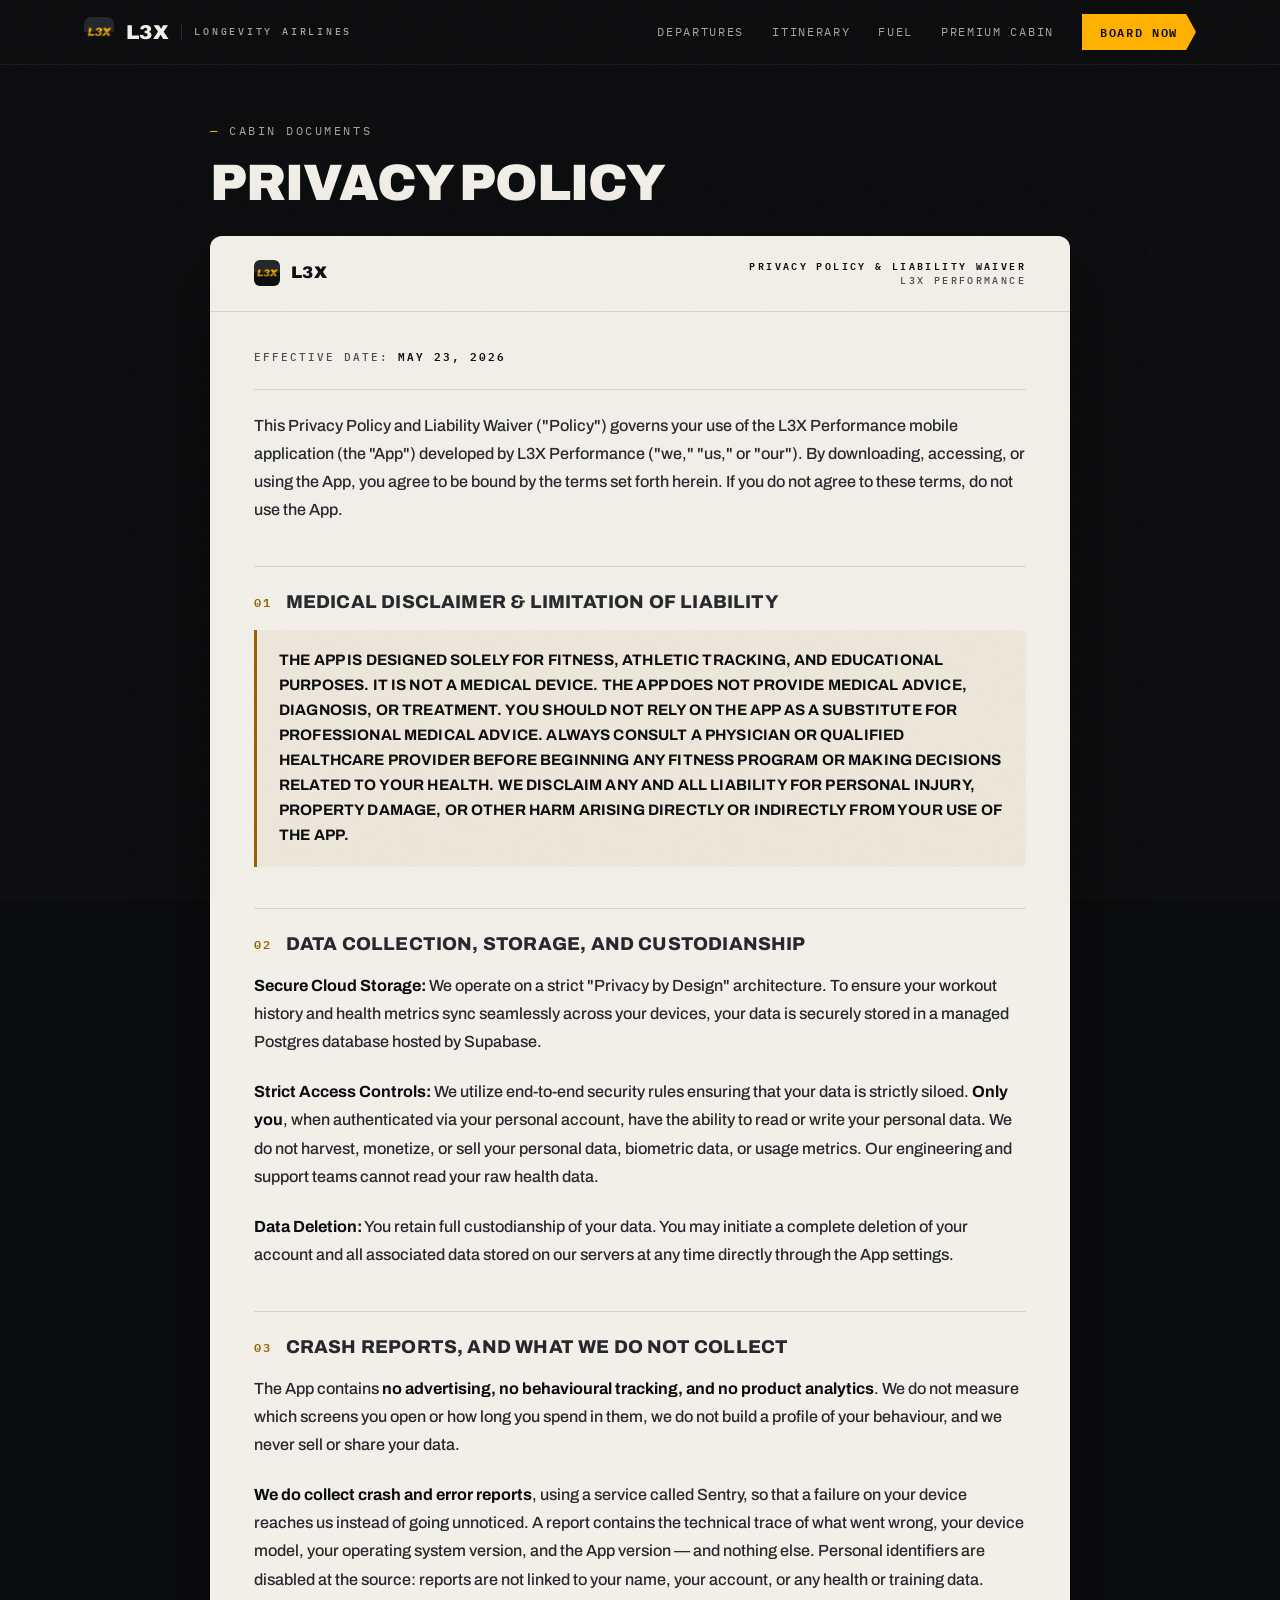
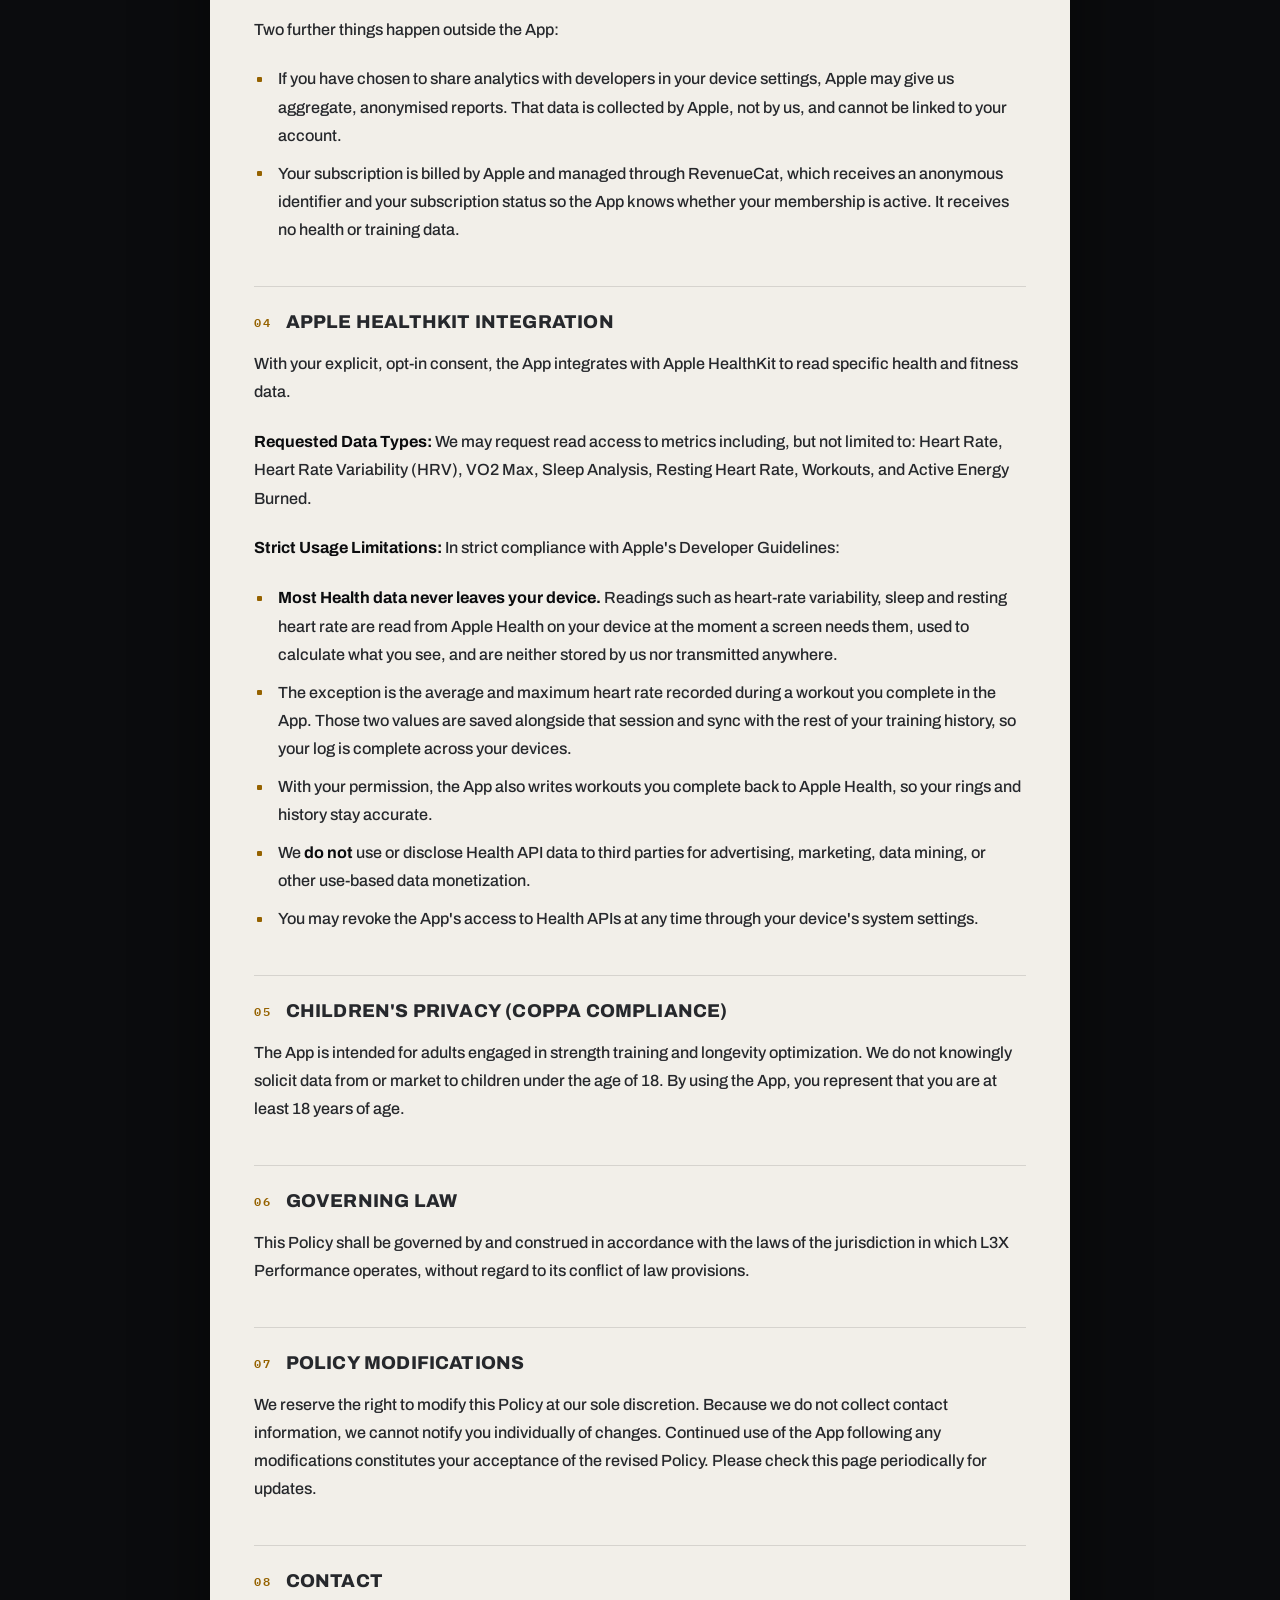
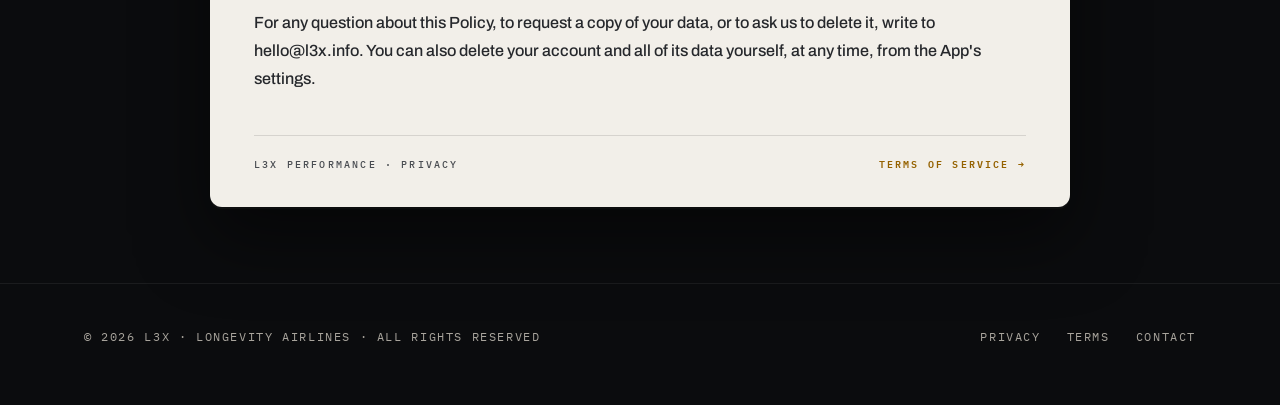
==== privacy.html @ 174fb408 "Correct the legal pages to what the app actually does; add contact; pull Wear OS and Google Play The" ====
<!DOCTYPE html>
<html lang="en">
<head>
<meta charset="UTF-8">
<meta name="viewport" content="width=device-width, initial-scale=1.0">
<title>Privacy Policy | L3X</title>
<meta name="description" content="L3X Performance privacy policy and liability waiver — what the app collects, where it is stored, and the controls you hold over it.">
<link rel="icon" type="image/png" sizes="32x32" href="assets/favicon-32.png">
<link rel="icon" type="image/png" sizes="64x64" href="assets/favicon-64.png">
<link rel="apple-touch-icon" href="assets/apple-touch-icon.png">
<link rel="preconnect" href="https://fonts.googleapis.com">
<link rel="preconnect" href="https://fonts.gstatic.com" crossorigin>
<link href="https://fonts.googleapis.com/css2?family=Archivo:wght@500;700;800;900&family=IBM+Plex+Mono:wght@400;500;600&display=swap" rel="stylesheet">
<link rel="stylesheet" href="css/site.css">
</head>
<body>

<!-- ============================ NAV ============================ -->
<header class="nav">
  <div class="container nav-inner">
    <a href="index.html" class="brand">
      <img src="assets/app_icon.png" alt="L3X logo">
      L3X <span class="tag">Longevity Airlines</span>
    </a>
    <nav class="nav-links">
      <a href="index.html#departures">Departures</a>
      <a href="index.html#itinerary">Itinerary</a>
      <a href="index.html#fuel">Fuel</a>
      <a href="index.html#cabin">Premium Cabin</a>
      <a href="index.html#cabin" class="btn-board">Board Now</a>
    </nav>
  </div>
</header>

<!-- ========================= DOCUMENT ========================= -->
<main class="doc">
  <div class="container">

    <div class="doc-head">
      <span class="label">Cabin Documents</span>
      <h1>Privacy Policy</h1>
    </div>

    <article class="sheet">
      <div class="sheet-head">
        <span class="mark"><img src="assets/app_icon.png" alt="">L3X</span>
        <span class="meta"><b>Privacy Policy &amp; Liability Waiver</b>L3X Performance</span>
      </div>

      <div class="sheet-body">
        <p class="effective">Effective Date: <b>May 23, 2026</b></p>

        <p>This Privacy Policy and Liability Waiver ("Policy") governs your use of the L3X Performance mobile application (the "App") developed by L3X Performance ("we," "us," or "our"). By downloading, accessing, or using the App, you agree to be bound by the terms set forth herein. If you do not agree to these terms, do not use the App.</p>

        <h2><span class="n">01</span> Medical Disclaimer &amp; Limitation of Liability</h2>
        <div class="callout shout">
          <p>The App is designed solely for fitness, athletic tracking, and educational purposes. It is not a medical device. The App does not provide medical advice, diagnosis, or treatment. You should not rely on the App as a substitute for professional medical advice. Always consult a physician or qualified healthcare provider before beginning any fitness program or making decisions related to your health. We disclaim any and all liability for personal injury, property damage, or other harm arising directly or indirectly from your use of the App.</p>
        </div>

        <h2><span class="n">02</span> Data Collection, Storage, and Custodianship</h2>
        <p><strong>Secure Cloud Storage:</strong> We operate on a strict "Privacy by Design" architecture. To ensure your workout history and health metrics sync seamlessly across your devices, your data is securely stored in a managed Postgres database hosted by Supabase.</p>
        <p><strong>Strict Access Controls:</strong> We utilize end-to-end security rules ensuring that your data is strictly siloed. <strong>Only you</strong>, when authenticated via your personal account, have the ability to read or write your personal data. We do not harvest, monetize, or sell your personal data, biometric data, or usage metrics. Our engineering and support teams cannot read your raw health data.</p>
        <p><strong>Data Deletion:</strong> You retain full custodianship of your data. You may initiate a complete deletion of your account and all associated data stored on our servers at any time directly through the App settings.</p>

        <h2><span class="n">03</span> Crash Reports, and What We Do Not Collect</h2>
        <p>The App contains <strong>no advertising, no behavioural tracking, and no product analytics</strong>. We do not measure which screens you open or how long you spend in them, we do not build a profile of your behaviour, and we never sell or share your data.</p>
        <p><strong>We do collect crash and error reports</strong>, using a service called Sentry, so that a failure on your device reaches us instead of going unnoticed. A report contains the technical trace of what went wrong, your device model, your operating system version, and the App version — and nothing else. Personal identifiers are disabled at the source: reports are not linked to your name, your account, or any health or training data.</p>
        <p>Two further things happen outside the App:</p>
        <ul>
          <li>If you have chosen to share analytics with developers in your device settings, Apple may give us aggregate, anonymised reports. That data is collected by Apple, not by us, and cannot be linked to your account.</li>
          <li>Your subscription is billed by Apple and managed through RevenueCat, which receives an anonymous identifier and your subscription status so the App knows whether your membership is active. It receives no health or training data.</li>
        </ul>

        <h2><span class="n">04</span> Apple HealthKit Integration</h2>
        <p>With your explicit, opt-in consent, the App integrates with Apple HealthKit to read specific health and fitness data.</p>
        <p><strong>Requested Data Types:</strong> We may request read access to metrics including, but not limited to: Heart Rate, Heart Rate Variability (HRV), VO2 Max, Sleep Analysis, Resting Heart Rate, Workouts, and Active Energy Burned.</p>
        <p><strong>Strict Usage Limitations:</strong> In strict compliance with Apple's Developer Guidelines:</p>
        <ul>
          <li><strong>Most Health data never leaves your device.</strong> Readings such as heart-rate variability, sleep and resting heart rate are read from Apple Health on your device at the moment a screen needs them, used to calculate what you see, and are neither stored by us nor transmitted anywhere.</li>
          <li>The exception is the average and maximum heart rate recorded during a workout you complete in the App. Those two values are saved alongside that session and sync with the rest of your training history, so your log is complete across your devices.</li>
          <li>With your permission, the App also writes workouts you complete back to Apple Health, so your rings and history stay accurate.</li>
          <li>We <strong>do not</strong> use or disclose Health API data to third parties for advertising, marketing, data mining, or other use-based data monetization.</li>
          <li>You may revoke the App's access to Health APIs at any time through your device's system settings.</li>
        </ul>

        <h2><span class="n">05</span> Children's Privacy (COPPA Compliance)</h2>
        <p>The App is intended for adults engaged in strength training and longevity optimization. We do not knowingly solicit data from or market to children under the age of 18. By using the App, you represent that you are at least 18 years of age.</p>

        <h2><span class="n">06</span> Governing Law</h2>
        <p>This Policy shall be governed by and construed in accordance with the laws of the jurisdiction in which L3X Performance operates, without regard to its conflict of law provisions.</p>

        <h2><span class="n">07</span> Policy Modifications</h2>
        <p>We reserve the right to modify this Policy at our sole discretion. Because we do not collect contact information, we cannot notify you individually of changes. Continued use of the App following any modifications constitutes your acceptance of the revised Policy. Please check this page periodically for updates.</p>

        <h2><span class="n">08</span> Contact</h2>
        <p>For any question about this Policy, to request a copy of your data, or to ask us to delete it, write to <a href="mailto:hello@l3x.info">hello@l3x.info</a>. You can also delete your account and all of its data yourself, at any time, from the App's settings.</p>
      </div>

      <div class="sheet-foot">
        <span>L3X Performance · Privacy</span>
        <span><a href="terms.html">Terms of Service →</a></span>
      </div>
    </article>

  </div>
</main>

<!-- ======================== FOOTER ======================== -->
<footer>
  <div class="container foot">
    <span>© 2026 L3X · Longevity Airlines · All rights reserved</span>
    <div class="links">
      <a href="privacy.html">Privacy</a>
      <a href="terms.html">Terms</a>
      <a href="mailto:hello@l3x.info">Contact</a>
    </div>
  </div>
</footer>

</body>
</html>
---- css/site.css ----
/* ============================================================
   L3X — shared site foundation
   Palette: tarmac black / bone white / signal amber
   Type:    Archivo (display) + IBM Plex Mono (data)

   Every page links this file. Tokens, page chrome (nav + footer)
   and the bone document sheet live here so the landing page and
   the legal pages can never drift apart. Page-specific styling
   stays in the page.
   ============================================================ */
:root{
  --ink:        #0b0c0e;
  --ink-2:      #121417;
  --ink-3:      #1a1d21;
  --bone:       #f2efe9;
  --bone-dim:   #a8a49c;
  --amber:      #ffb100;
  --amber-dim:  rgba(255,177,0,.14);
  --green:      #37d67a;
  --line:       rgba(242,239,233,.14);
  --line-soft:  rgba(242,239,233,.07);
  --mono: 'IBM Plex Mono', ui-monospace, SFMono-Regular, Menlo, monospace;
  --disp: 'Archivo', 'Inter Tight', system-ui, sans-serif;
  --ease-out: cubic-bezier(.16,1,.3,1);

  /* ink-on-bone signal colours — raw amber/red wash out on a light
     surface, so printed documents use these AA-contrast variants */
  --amber-ink:  #956200;
  --stamp-red:  #c63b27;
  --ink-soft:   #4a4d52;
  --rule-bone:  rgba(11,12,14,.12);
}
*{margin:0;padding:0;box-sizing:border-box}
html{scroll-behavior:smooth}
body{
  background:var(--ink);
  color:var(--bone);
  font-family:var(--disp);
  line-height:1.55;
  overflow-x:hidden;
  -webkit-font-smoothing:antialiased;
}
/* film grain */
body::after{
  content:"";position:fixed;inset:0;pointer-events:none;z-index:999;opacity:.05;
  background-image:url("data:image/svg+xml,%3Csvg xmlns='http://www.w3.org/2000/svg' width='160' height='160'%3E%3Cfilter id='n'%3E%3CfeTurbulence type='fractalNoise' baseFrequency='0.9' numOctaves='2'/%3E%3C/filter%3E%3Crect width='160' height='160' filter='url(%23n)' opacity='0.6'/%3E%3C/svg%3E");
}
::selection{background:var(--amber);color:var(--ink)}
a{color:inherit;text-decoration:none}
img{max-width:100%;display:block}
.container{max-width:1160px;margin:0 auto;padding:0 24px}
.mono{font-family:var(--mono)}
.amber{color:var(--amber)}
.label{
  font-family:var(--mono);font-size:.72rem;letter-spacing:.22em;
  text-transform:uppercase;color:var(--bone-dim);
}
.label::before{content:"— ";color:var(--amber)}

/* ---------- reveal-on-scroll ---------- */
.reveal{opacity:0;transform:translateY(28px);transition:opacity .8s var(--ease-out),transform .8s var(--ease-out)}
.reveal.in{opacity:1;transform:none}
.reveal.d1{transition-delay:.08s}.reveal.d2{transition-delay:.16s}.reveal.d3{transition-delay:.24s}
@media (prefers-reduced-motion: reduce){
  .reveal{opacity:1;transform:none;transition:none}
  *{animation-duration:.001s !important;animation-iteration-count:1 !important;transition-duration:.001s !important}
}

/* ============================ NAV ============================ */
.nav{
  position:fixed;top:0;left:0;right:0;z-index:100;
  border-bottom:1px solid var(--line-soft);
  background:rgba(11,12,14,.82);backdrop-filter:blur(14px);-webkit-backdrop-filter:blur(14px);
}
.nav-inner{display:flex;align-items:center;justify-content:space-between;height:64px}
.brand{display:flex;align-items:center;gap:12px;font-weight:900;font-size:1.25rem;letter-spacing:.02em}
.brand img{width:30px;height:30px;border-radius:7px}
.brand .tag{font-family:var(--mono);font-weight:500;font-size:.62rem;letter-spacing:.28em;color:var(--bone-dim);border-left:1px solid var(--line);padding-left:12px;text-transform:uppercase}
.nav-links{display:flex;align-items:center;gap:28px;font-family:var(--mono);font-size:.75rem;letter-spacing:.14em;text-transform:uppercase}
.nav-links a{color:var(--bone-dim);transition:color .2s}
.nav-links a:hover{color:var(--bone)}
.btn-board{
  color:var(--ink)!important;background:var(--amber);padding:9px 18px;font-weight:600;
  clip-path:polygon(0 0,calc(100% - 10px) 0,100% 50%,calc(100% - 10px) 100%,0 100%);
  transition:transform .2s var(--ease-out),background .2s;
}
.btn-board:hover{transform:translateX(3px);background:#ffc233}
@media(max-width:760px){.nav-links a:not(.btn-board){display:none}.brand .tag{display:none}}

/* ======================= FOOTER ======================= */
footer{border-top:1px solid var(--line-soft);padding:44px 0 60px}
.foot{display:flex;justify-content:space-between;align-items:center;gap:20px;flex-wrap:wrap;font-family:var(--mono);font-size:.72rem;letter-spacing:.14em;text-transform:uppercase;color:var(--bone-dim)}
.foot a:hover{color:var(--bone)}
.foot .links{display:flex;gap:26px}

/* ============================================================
   THE DOCUMENT SHEET — privacy, terms
   Legal copy prints on bone, the way tickets and passes do in the
   app. Chrome stays on the tarmac; the document is the paper.
   ============================================================ */
.doc{padding:118px 0 76px}

.doc-head{max-width:860px;margin:0 auto 26px}
.doc-head h1{
  font-family:var(--disp);font-weight:900;text-transform:uppercase;
  font-size:clamp(2.1rem,5vw,3.2rem);line-height:1.04;letter-spacing:-.02em;margin:14px 0 0;
}

/* the paper */
.sheet{
  max-width:860px;margin:0 auto;background:var(--bone);color:var(--ink);
  border-radius:12px;padding:0 0 34px;
  box-shadow:0 30px 70px rgba(0,0,0,.5),0 2px 0 rgba(255,255,255,.04);
  position:relative;overflow:hidden;
}
/* document header band */
.sheet-head{
  display:flex;align-items:center;justify-content:space-between;gap:16px;flex-wrap:wrap;
  padding:22px 44px;border-bottom:1px solid var(--rule-bone);
}
.sheet-head .mark{display:flex;align-items:center;gap:11px;font-weight:900;font-size:1.05rem;letter-spacing:.02em}
.sheet-head .mark img{width:26px;height:26px;border-radius:6px}
.sheet-head .meta{
  font-family:var(--mono);font-size:.62rem;font-weight:500;letter-spacing:.24em;
  text-transform:uppercase;color:var(--ink-soft);text-align:right;
}
.sheet-head .meta b{display:block;color:var(--ink);font-weight:600}

.sheet-body{padding:34px 44px 0;font-size:1.01rem;line-height:1.75;font-weight:500;color:#26282c}
.sheet-body p{margin-bottom:1.35rem}
.sheet-body strong{color:var(--ink);font-weight:700}
.sheet-body ul{margin:0 0 1.35rem 1.15rem;list-style:none}
.sheet-body li{position:relative;margin-bottom:.6rem;padding-left:.35rem}
.sheet-body li::before{
  content:"";position:absolute;left:-.95rem;top:.72em;
  width:5px;height:5px;background:var(--amber-ink);border-radius:1px;
}

/* numbered section headings — mono index, Archivo title */
.sheet-body h2{
  font-family:var(--disp);font-weight:800;text-transform:uppercase;
  font-size:1.16rem;line-height:1.22;letter-spacing:.01em;
  margin:2.6rem 0 1rem;padding-top:1.5rem;border-top:1px solid var(--rule-bone);
  display:flex;gap:14px;align-items:baseline;
}
.sheet-body h2 .n{
  font-family:var(--mono);font-size:.72rem;font-weight:600;letter-spacing:.16em;
  color:var(--amber-ink);flex:none;transform:translateY(-1px);
}
.sheet-body h2:first-child{border-top:0;padding-top:0;margin-top:0}

/* the effective-date strip that opens every document */
.effective{
  font-family:var(--mono);font-size:.7rem;font-weight:500;letter-spacing:.18em;
  text-transform:uppercase;color:var(--ink-soft);
  padding-bottom:1.35rem;margin-bottom:1.6rem;border-bottom:1px solid var(--rule-bone);
}
.effective b{color:var(--ink);font-weight:600}

/* callouts — a rail carries the weight, never a wash of colour */
.callout{
  border-left:3px solid var(--amber-ink);background:rgba(149,98,0,.06);
  padding:18px 22px;margin:0 0 1.5rem;border-radius:0 6px 6px 0;
}
.callout p{margin:0}
.callout.danger{border-left-color:var(--stamp-red);background:rgba(198,59,39,.06)}
.callout.danger p{color:#8c2a1b}
.callout.danger strong{color:#8c2a1b}
/* the original documents set these two blocks in all-caps — kept */
.callout.shout p{text-transform:uppercase;font-weight:700;color:var(--ink);letter-spacing:.01em;font-size:.95rem;line-height:1.65}

/* document foot */
.sheet-foot{
  margin:2.6rem 44px 0;padding-top:20px;border-top:1px solid var(--rule-bone);
  display:flex;align-items:center;justify-content:space-between;gap:14px;flex-wrap:wrap;
  font-family:var(--mono);font-size:.62rem;font-weight:500;letter-spacing:.22em;
  text-transform:uppercase;color:var(--ink-soft);
}
.sheet-foot a{color:var(--amber-ink);font-weight:600}
.sheet-foot a:hover{text-decoration:underline}

@media(max-width:720px){
  .doc{padding:100px 0 60px}
  .sheet-head{padding:18px 24px}
  .sheet-head .meta{text-align:left}
  .sheet-body{padding:26px 24px 0;font-size:.97rem}
  .sheet-foot{margin:2.2rem 24px 0}
  .sheet-body h2{font-size:1.06rem;gap:10px}
}
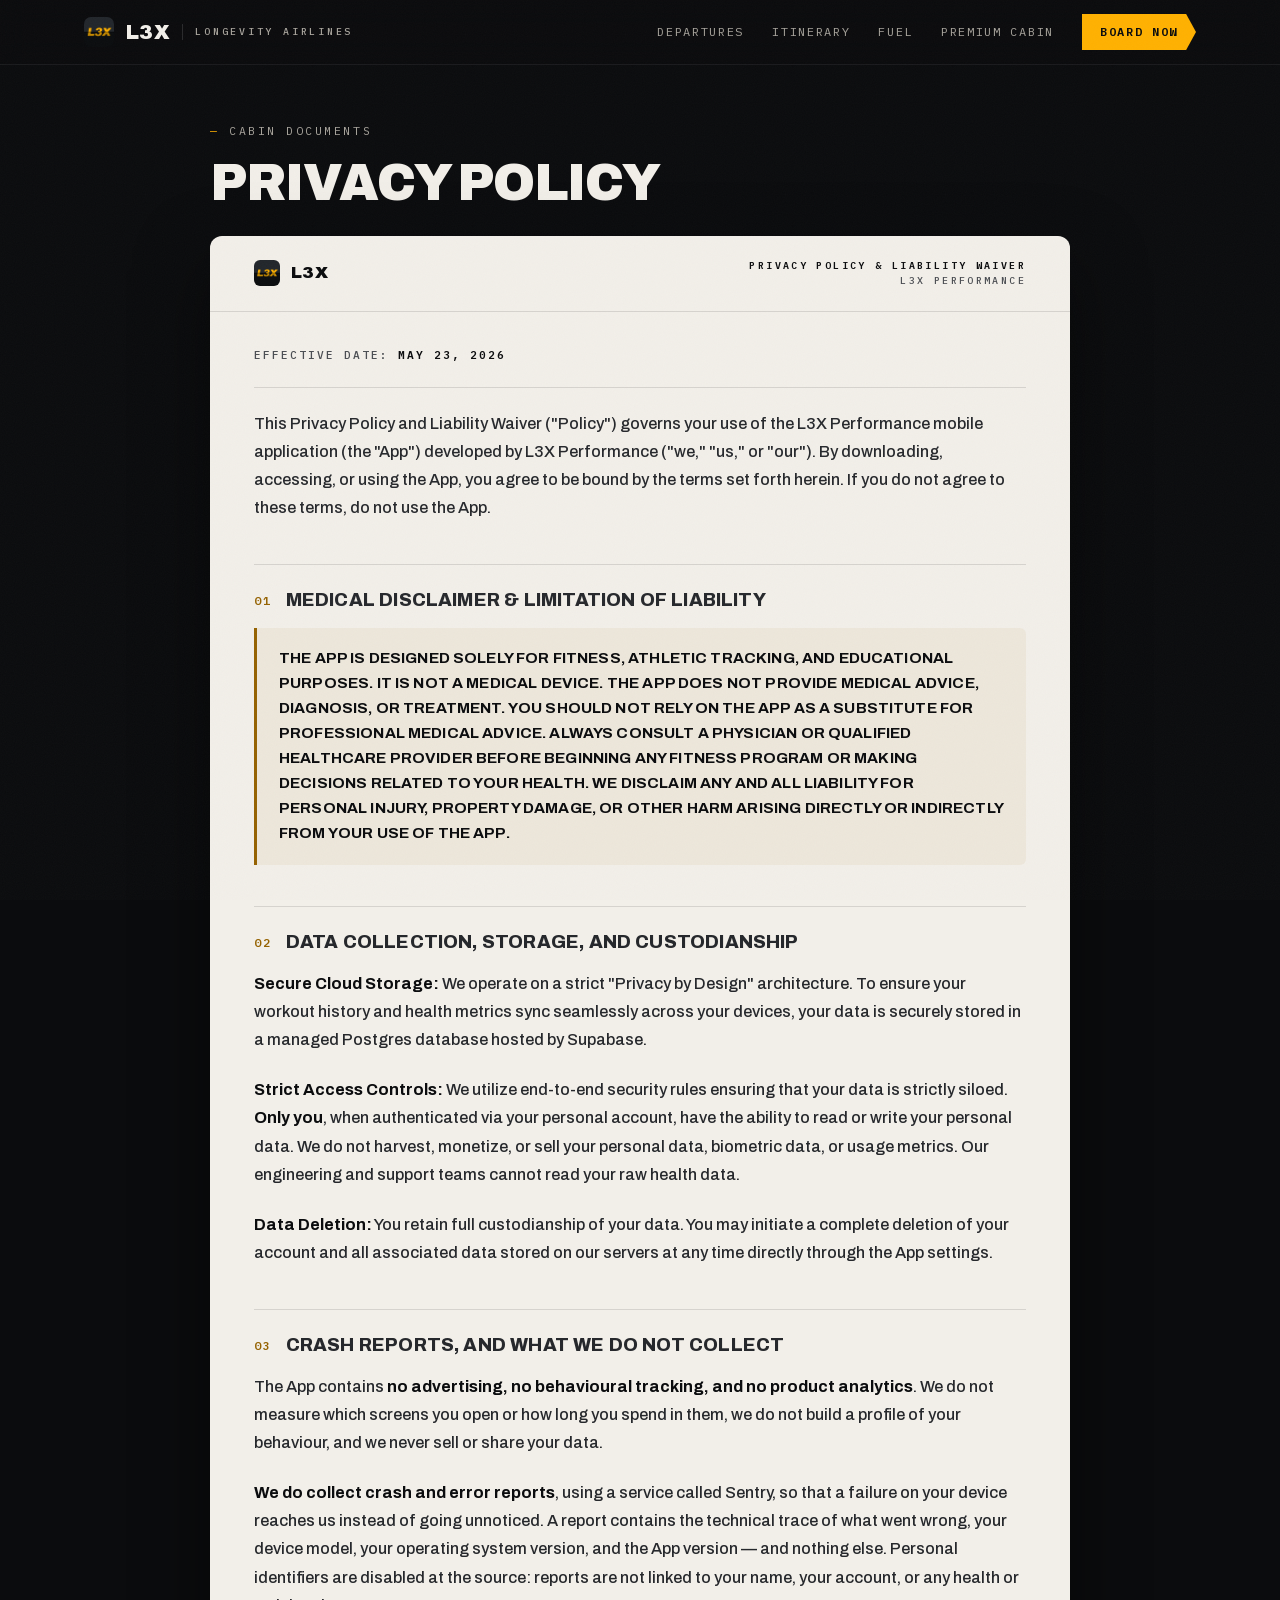
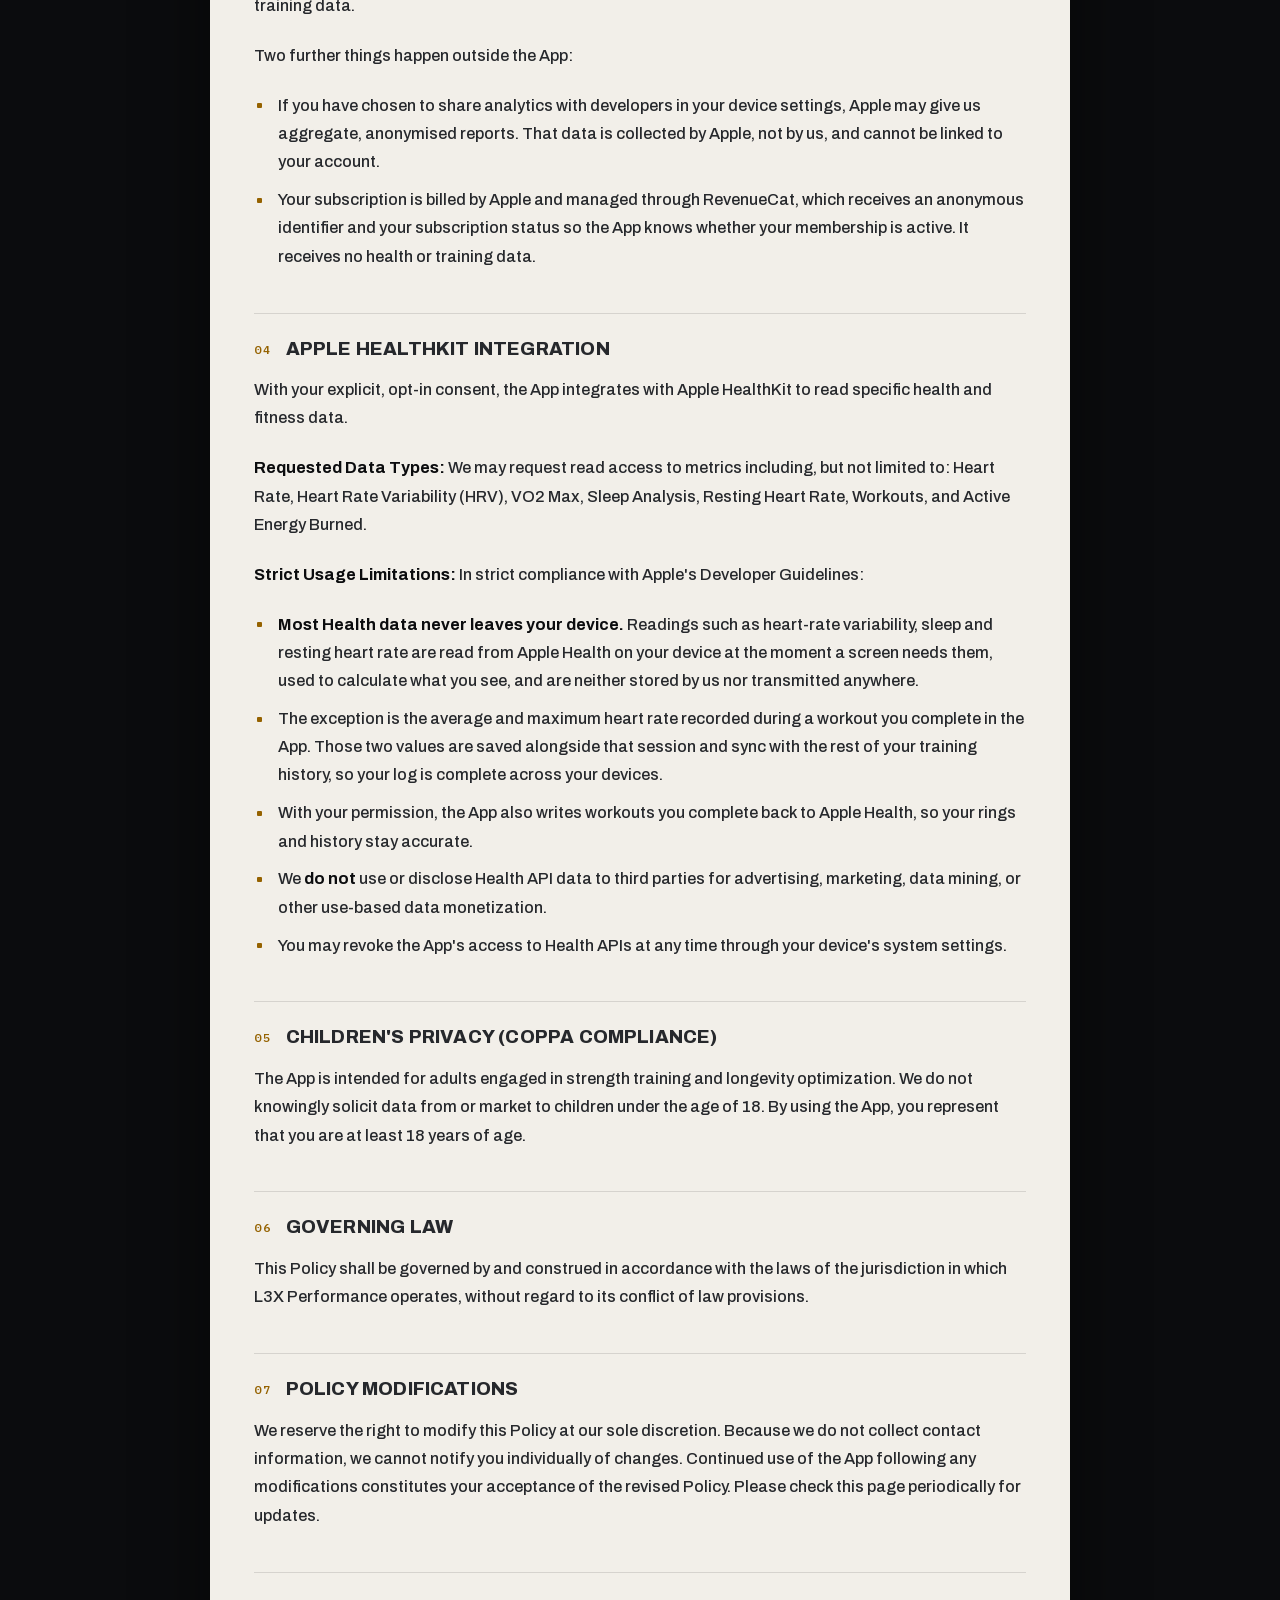
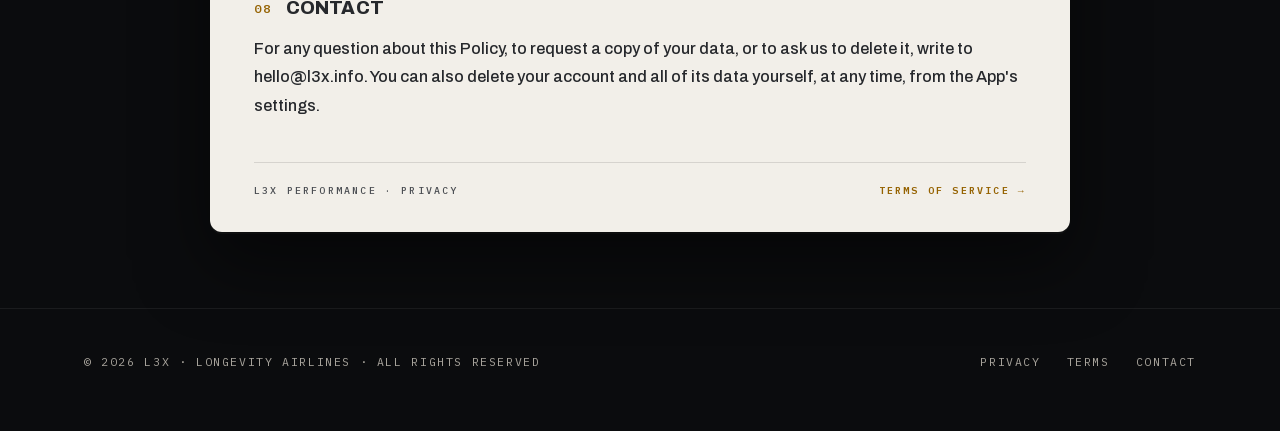
==== commit 37f9233b: "Self-host the fonts so the privacy policy is true All three pages loaded Archivo and IBM Plex Mono f" ====
--- a/privacy.html
+++ b/privacy.html
@@ -8,9 +8,7 @@
 <link rel="icon" type="image/png" sizes="32x32" href="assets/favicon-32.png">
 <link rel="icon" type="image/png" sizes="64x64" href="assets/favicon-64.png">
 <link rel="apple-touch-icon" href="assets/apple-touch-icon.png">
-<link rel="preconnect" href="https://fonts.googleapis.com">
-<link rel="preconnect" href="https://fonts.gstatic.com" crossorigin>
-<link href="https://fonts.googleapis.com/css2?family=Archivo:wght@500;700;800;900&family=IBM+Plex+Mono:wght@400;500;600&display=swap" rel="stylesheet">
+<link rel="stylesheet" href="css/fonts.css">
 <link rel="stylesheet" href="css/site.css">
 </head>
 <body>
--- a/css/fonts.css
+++ b/css/fonts.css
@@ -0,0 +1,149 @@
+/* ── SELF-HOSTED FONTS ────────────────────────────────────────────────────
+   Archivo and IBM Plex Mono were loaded from fonts.googleapis.com, which sent
+   every visitor's IP address to Google before a single byte of the page
+   painted — while privacy.html says, in as many words, "no advertising, no
+   behavioural tracking, and no product analytics". A German court fined a site
+   operator over precisely that in 2022.
+
+   Serving them from this origin makes the policy true and removes the only
+   third-party request the site makes. Both faces are SIL Open Font License
+   1.1, which permits this; the licence travels with them in assets/fonts/.
+
+   latin and latin-ext only — the cyrillic and vietnamese subsets Google
+   returns are dead weight on an English site.
+   ──────────────────────────────────────────────────────────────────────── */
+
+/* Archivo 500 — latin-ext */
+@font-face {
+  font-family: 'Archivo';
+  font-style: normal;
+  font-weight: 500;
+  font-stretch: 100%;
+  font-display: swap;
+  src: url(../assets/fonts/archivo-500-latin-ext.woff2) format('woff2');
+  unicode-range: U+0100-02BA, U+02BD-02C5, U+02C7-02CC, U+02CE-02D7, U+02DD-02FF, U+0304, U+0308, U+0329, U+1D00-1DBF, U+1E00-1E9F, U+1EF2-1EFF, U+2020, U+20A0-20AB, U+20AD-20C0, U+2113, U+2C60-2C7F, U+A720-A7FF;
+}
+/* Archivo 500 — latin */
+@font-face {
+  font-family: 'Archivo';
+  font-style: normal;
+  font-weight: 500;
+  font-stretch: 100%;
+  font-display: swap;
+  src: url(../assets/fonts/archivo-500-latin.woff2) format('woff2');
+  unicode-range: U+0000-00FF, U+0131, U+0152-0153, U+02BB-02BC, U+02C6, U+02DA, U+02DC, U+0304, U+0308, U+0329, U+2000-206F, U+20AC, U+2122, U+2191, U+2193, U+2212, U+2215, U+FEFF, U+FFFD;
+}
+/* Archivo 700 — latin-ext */
+@font-face {
+  font-family: 'Archivo';
+  font-style: normal;
+  font-weight: 700;
+  font-stretch: 100%;
+  font-display: swap;
+  src: url(../assets/fonts/archivo-700-latin-ext.woff2) format('woff2');
+  unicode-range: U+0100-02BA, U+02BD-02C5, U+02C7-02CC, U+02CE-02D7, U+02DD-02FF, U+0304, U+0308, U+0329, U+1D00-1DBF, U+1E00-1E9F, U+1EF2-1EFF, U+2020, U+20A0-20AB, U+20AD-20C0, U+2113, U+2C60-2C7F, U+A720-A7FF;
+}
+/* Archivo 700 — latin */
+@font-face {
+  font-family: 'Archivo';
+  font-style: normal;
+  font-weight: 700;
+  font-stretch: 100%;
+  font-display: swap;
+  src: url(../assets/fonts/archivo-700-latin.woff2) format('woff2');
+  unicode-range: U+0000-00FF, U+0131, U+0152-0153, U+02BB-02BC, U+02C6, U+02DA, U+02DC, U+0304, U+0308, U+0329, U+2000-206F, U+20AC, U+2122, U+2191, U+2193, U+2212, U+2215, U+FEFF, U+FFFD;
+}
+/* Archivo 800 — latin-ext */
+@font-face {
+  font-family: 'Archivo';
+  font-style: normal;
+  font-weight: 800;
+  font-stretch: 100%;
+  font-display: swap;
+  src: url(../assets/fonts/archivo-800-latin-ext.woff2) format('woff2');
+  unicode-range: U+0100-02BA, U+02BD-02C5, U+02C7-02CC, U+02CE-02D7, U+02DD-02FF, U+0304, U+0308, U+0329, U+1D00-1DBF, U+1E00-1E9F, U+1EF2-1EFF, U+2020, U+20A0-20AB, U+20AD-20C0, U+2113, U+2C60-2C7F, U+A720-A7FF;
+}
+/* Archivo 800 — latin */
+@font-face {
+  font-family: 'Archivo';
+  font-style: normal;
+  font-weight: 800;
+  font-stretch: 100%;
+  font-display: swap;
+  src: url(../assets/fonts/archivo-800-latin.woff2) format('woff2');
+  unicode-range: U+0000-00FF, U+0131, U+0152-0153, U+02BB-02BC, U+02C6, U+02DA, U+02DC, U+0304, U+0308, U+0329, U+2000-206F, U+20AC, U+2122, U+2191, U+2193, U+2212, U+2215, U+FEFF, U+FFFD;
+}
+/* Archivo 900 — latin-ext */
+@font-face {
+  font-family: 'Archivo';
+  font-style: normal;
+  font-weight: 900;
+  font-stretch: 100%;
+  font-display: swap;
+  src: url(../assets/fonts/archivo-900-latin-ext.woff2) format('woff2');
+  unicode-range: U+0100-02BA, U+02BD-02C5, U+02C7-02CC, U+02CE-02D7, U+02DD-02FF, U+0304, U+0308, U+0329, U+1D00-1DBF, U+1E00-1E9F, U+1EF2-1EFF, U+2020, U+20A0-20AB, U+20AD-20C0, U+2113, U+2C60-2C7F, U+A720-A7FF;
+}
+/* Archivo 900 — latin */
+@font-face {
+  font-family: 'Archivo';
+  font-style: normal;
+  font-weight: 900;
+  font-stretch: 100%;
+  font-display: swap;
+  src: url(../assets/fonts/archivo-900-latin.woff2) format('woff2');
+  unicode-range: U+0000-00FF, U+0131, U+0152-0153, U+02BB-02BC, U+02C6, U+02DA, U+02DC, U+0304, U+0308, U+0329, U+2000-206F, U+20AC, U+2122, U+2191, U+2193, U+2212, U+2215, U+FEFF, U+FFFD;
+}
+/* IBM Plex Mono 400 — latin-ext */
+@font-face {
+  font-family: 'IBM Plex Mono';
+  font-style: normal;
+  font-weight: 400;
+  font-display: swap;
+  src: url(../assets/fonts/ibm-plex-mono-400-latin-ext.woff2) format('woff2');
+  unicode-range: U+0100-02BA, U+02BD-02C5, U+02C7-02CC, U+02CE-02D7, U+02DD-02FF, U+0304, U+0308, U+0329, U+1D00-1DBF, U+1E00-1E9F, U+1EF2-1EFF, U+2020, U+20A0-20AB, U+20AD-20C0, U+2113, U+2C60-2C7F, U+A720-A7FF;
+}
+/* IBM Plex Mono 400 — latin */
+@font-face {
+  font-family: 'IBM Plex Mono';
+  font-style: normal;
+  font-weight: 400;
+  font-display: swap;
+  src: url(../assets/fonts/ibm-plex-mono-400-latin.woff2) format('woff2');
+  unicode-range: U+0000-00FF, U+0131, U+0152-0153, U+02BB-02BC, U+02C6, U+02DA, U+02DC, U+0304, U+0308, U+0329, U+2000-206F, U+20AC, U+2122, U+2191, U+2193, U+2212, U+2215, U+FEFF, U+FFFD;
+}
+/* IBM Plex Mono 500 — latin-ext */
+@font-face {
+  font-family: 'IBM Plex Mono';
+  font-style: normal;
+  font-weight: 500;
+  font-display: swap;
+  src: url(../assets/fonts/ibm-plex-mono-500-latin-ext.woff2) format('woff2');
+  unicode-range: U+0100-02BA, U+02BD-02C5, U+02C7-02CC, U+02CE-02D7, U+02DD-02FF, U+0304, U+0308, U+0329, U+1D00-1DBF, U+1E00-1E9F, U+1EF2-1EFF, U+2020, U+20A0-20AB, U+20AD-20C0, U+2113, U+2C60-2C7F, U+A720-A7FF;
+}
+/* IBM Plex Mono 500 — latin */
+@font-face {
+  font-family: 'IBM Plex Mono';
+  font-style: normal;
+  font-weight: 500;
+  font-display: swap;
+  src: url(../assets/fonts/ibm-plex-mono-500-latin.woff2) format('woff2');
+  unicode-range: U+0000-00FF, U+0131, U+0152-0153, U+02BB-02BC, U+02C6, U+02DA, U+02DC, U+0304, U+0308, U+0329, U+2000-206F, U+20AC, U+2122, U+2191, U+2193, U+2212, U+2215, U+FEFF, U+FFFD;
+}
+/* IBM Plex Mono 600 — latin-ext */
+@font-face {
+  font-family: 'IBM Plex Mono';
+  font-style: normal;
+  font-weight: 600;
+  font-display: swap;
+  src: url(../assets/fonts/ibm-plex-mono-600-latin-ext.woff2) format('woff2');
+  unicode-range: U+0100-02BA, U+02BD-02C5, U+02C7-02CC, U+02CE-02D7, U+02DD-02FF, U+0304, U+0308, U+0329, U+1D00-1DBF, U+1E00-1E9F, U+1EF2-1EFF, U+2020, U+20A0-20AB, U+20AD-20C0, U+2113, U+2C60-2C7F, U+A720-A7FF;
+}
+/* IBM Plex Mono 600 — latin */
+@font-face {
+  font-family: 'IBM Plex Mono';
+  font-style: normal;
+  font-weight: 600;
+  font-display: swap;
+  src: url(../assets/fonts/ibm-plex-mono-600-latin.woff2) format('woff2');
+  unicode-range: U+0000-00FF, U+0131, U+0152-0153, U+02BB-02BC, U+02C6, U+02DA, U+02DC, U+0304, U+0308, U+0329, U+2000-206F, U+20AC, U+2122, U+2191, U+2193, U+2212, U+2215, U+FEFF, U+FFFD;
+}
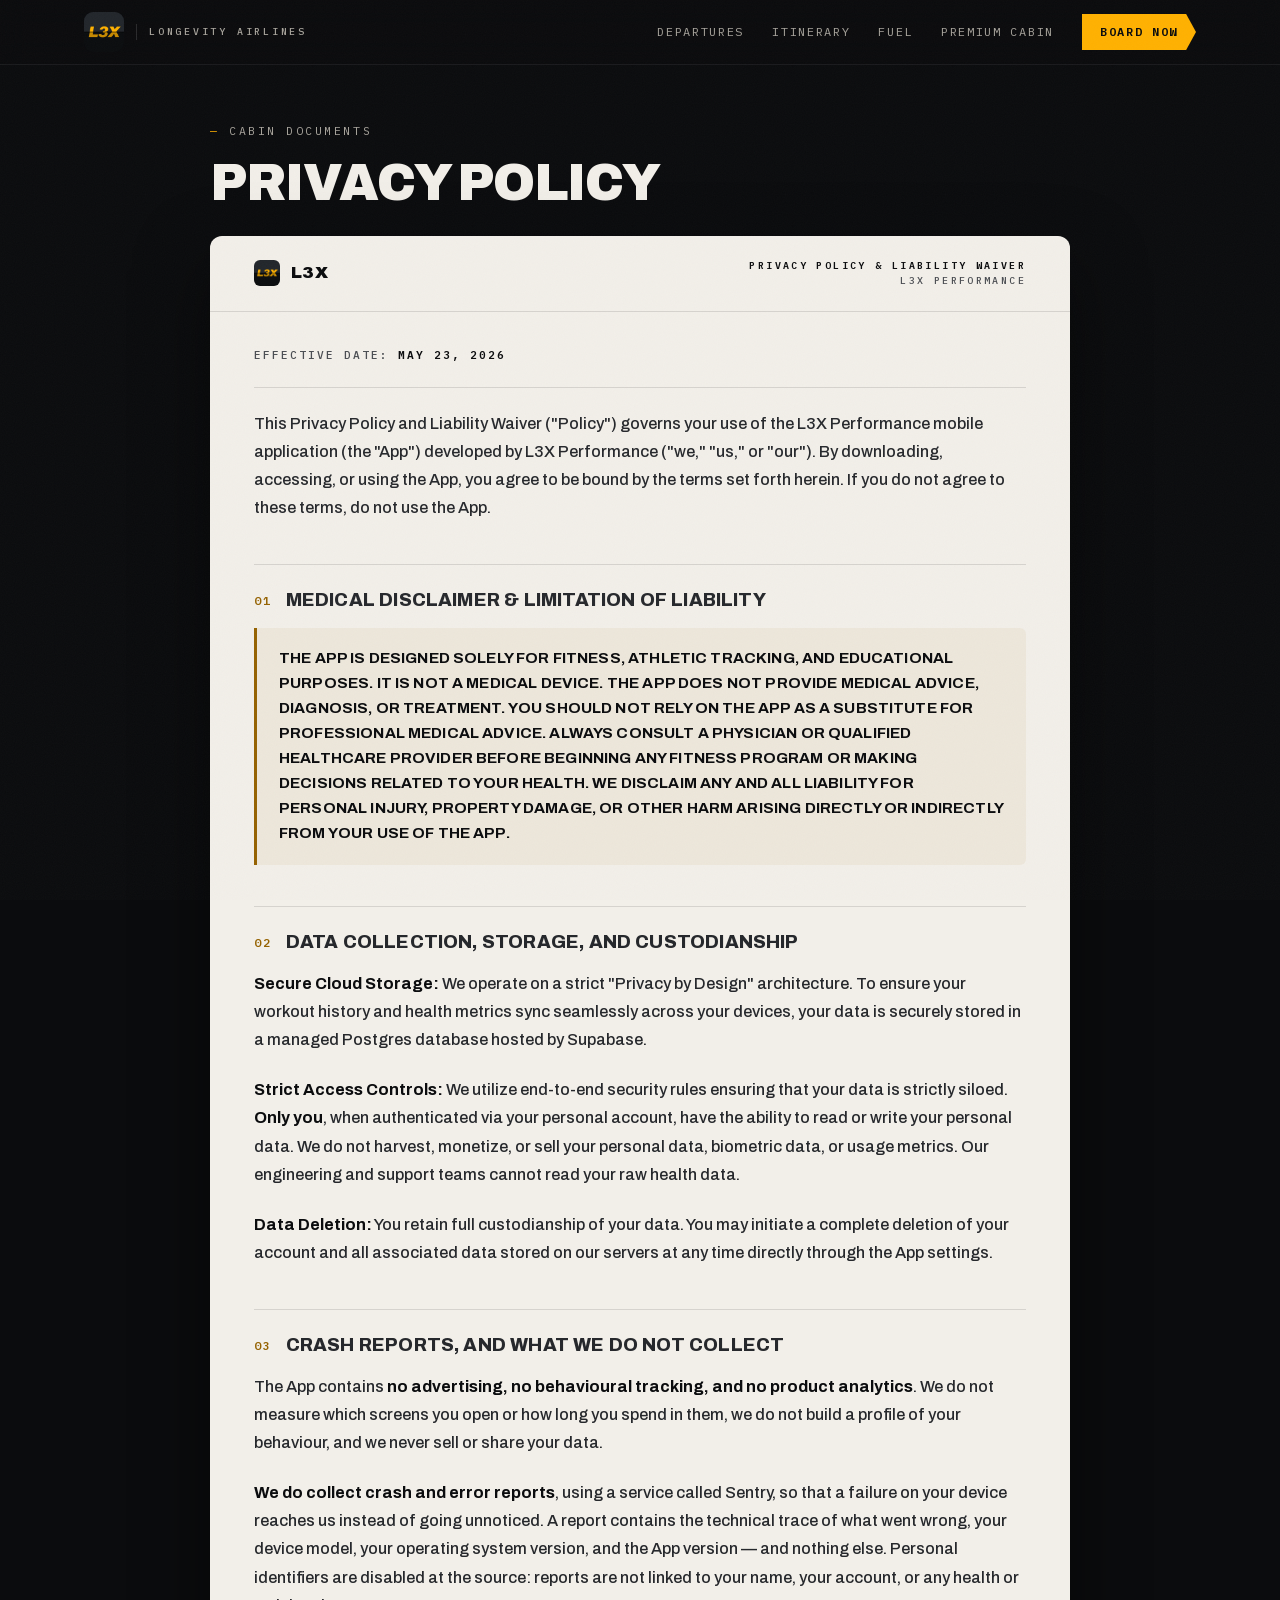
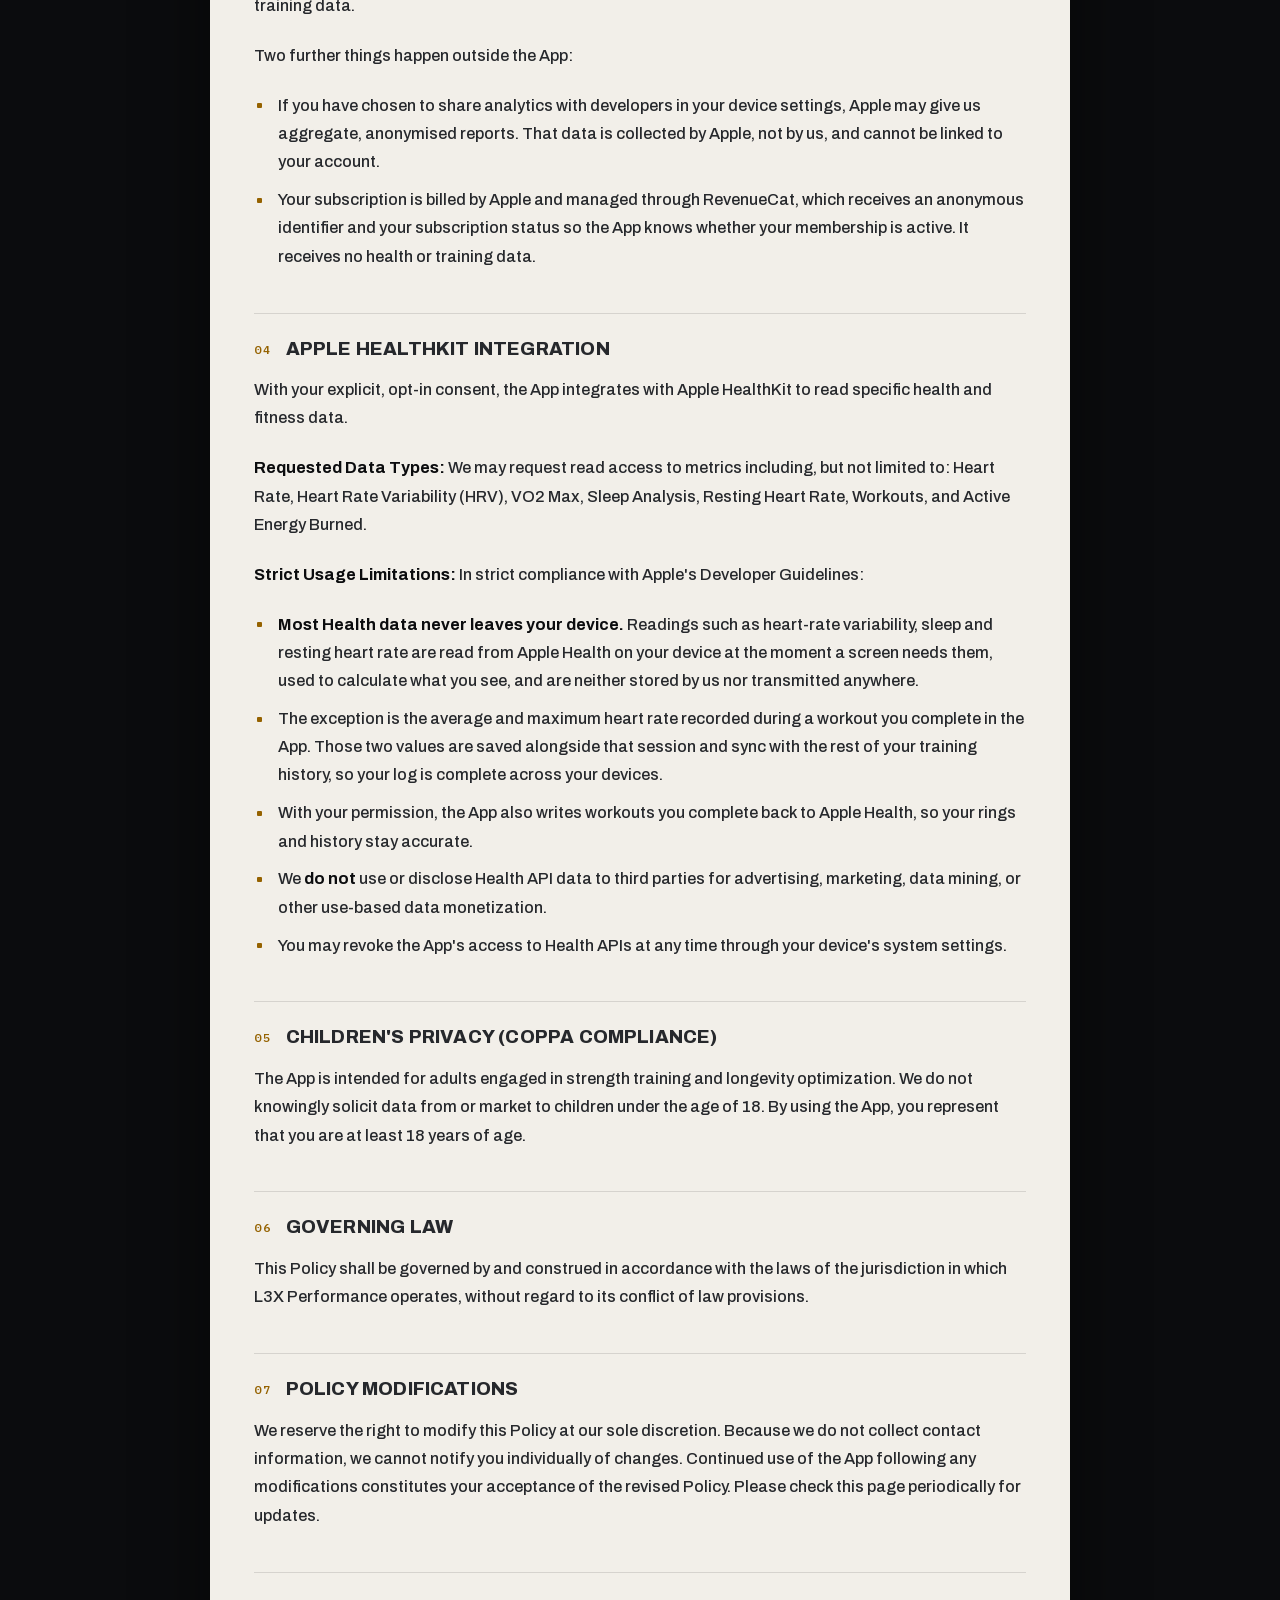
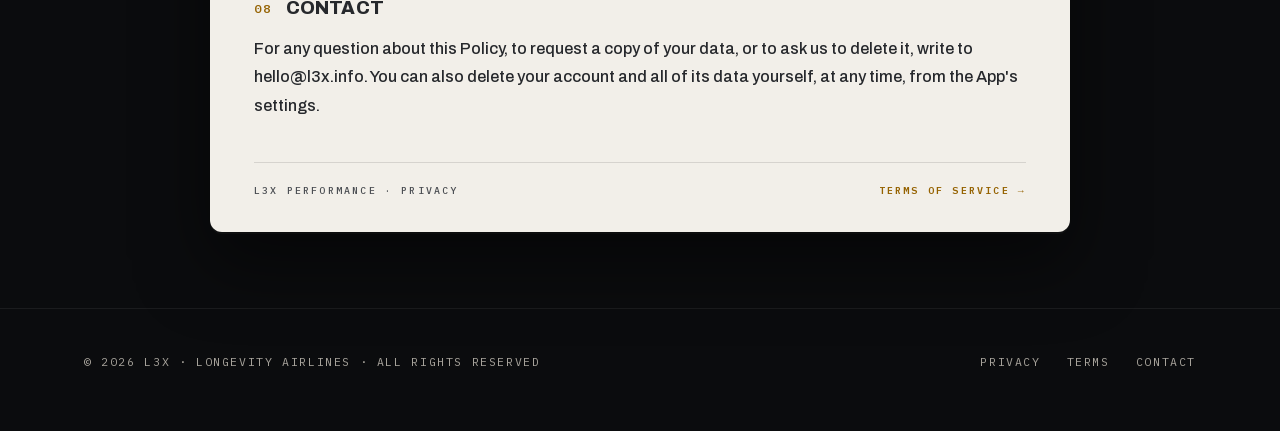
==== commit aeb55c17: "Nav: drop the duplicated L3X wordmark, size the icon up to 40px The top-left corner printed L3X twic" ====
--- a/privacy.html
+++ b/privacy.html
@@ -17,8 +17,8 @@
 <header class="nav">
   <div class="container nav-inner">
     <a href="index.html" class="brand">
-      <img src="assets/app_icon.png" alt="L3X logo">
-      L3X <span class="tag">Longevity Airlines</span>
+      <img src="assets/app_icon.png" alt="L3X">
+      <span class="tag">Longevity Airlines</span>
     </a>
     <nav class="nav-links">
       <a href="index.html#departures">Departures</a>
--- a/css/site.css
+++ b/css/site.css
@@ -73,8 +73,10 @@
   background:rgba(11,12,14,.82);backdrop-filter:blur(14px);-webkit-backdrop-filter:blur(14px);
 }
 .nav-inner{display:flex;align-items:center;justify-content:space-between;height:64px}
-.brand{display:flex;align-items:center;gap:12px;font-weight:900;font-size:1.25rem;letter-spacing:.02em}
-.brand img{width:30px;height:30px;border-radius:7px}
+/* the icon IS the wordmark — it carries the L3X letters, so the nav does not
+   repeat them in text beside it */
+.brand{display:flex;align-items:center;gap:12px}
+.brand img{width:40px;height:40px;border-radius:9px}
 .brand .tag{font-family:var(--mono);font-weight:500;font-size:.62rem;letter-spacing:.28em;color:var(--bone-dim);border-left:1px solid var(--line);padding-left:12px;text-transform:uppercase}
 .nav-links{display:flex;align-items:center;gap:28px;font-family:var(--mono);font-size:.75rem;letter-spacing:.14em;text-transform:uppercase}
 .nav-links a{color:var(--bone-dim);transition:color .2s}
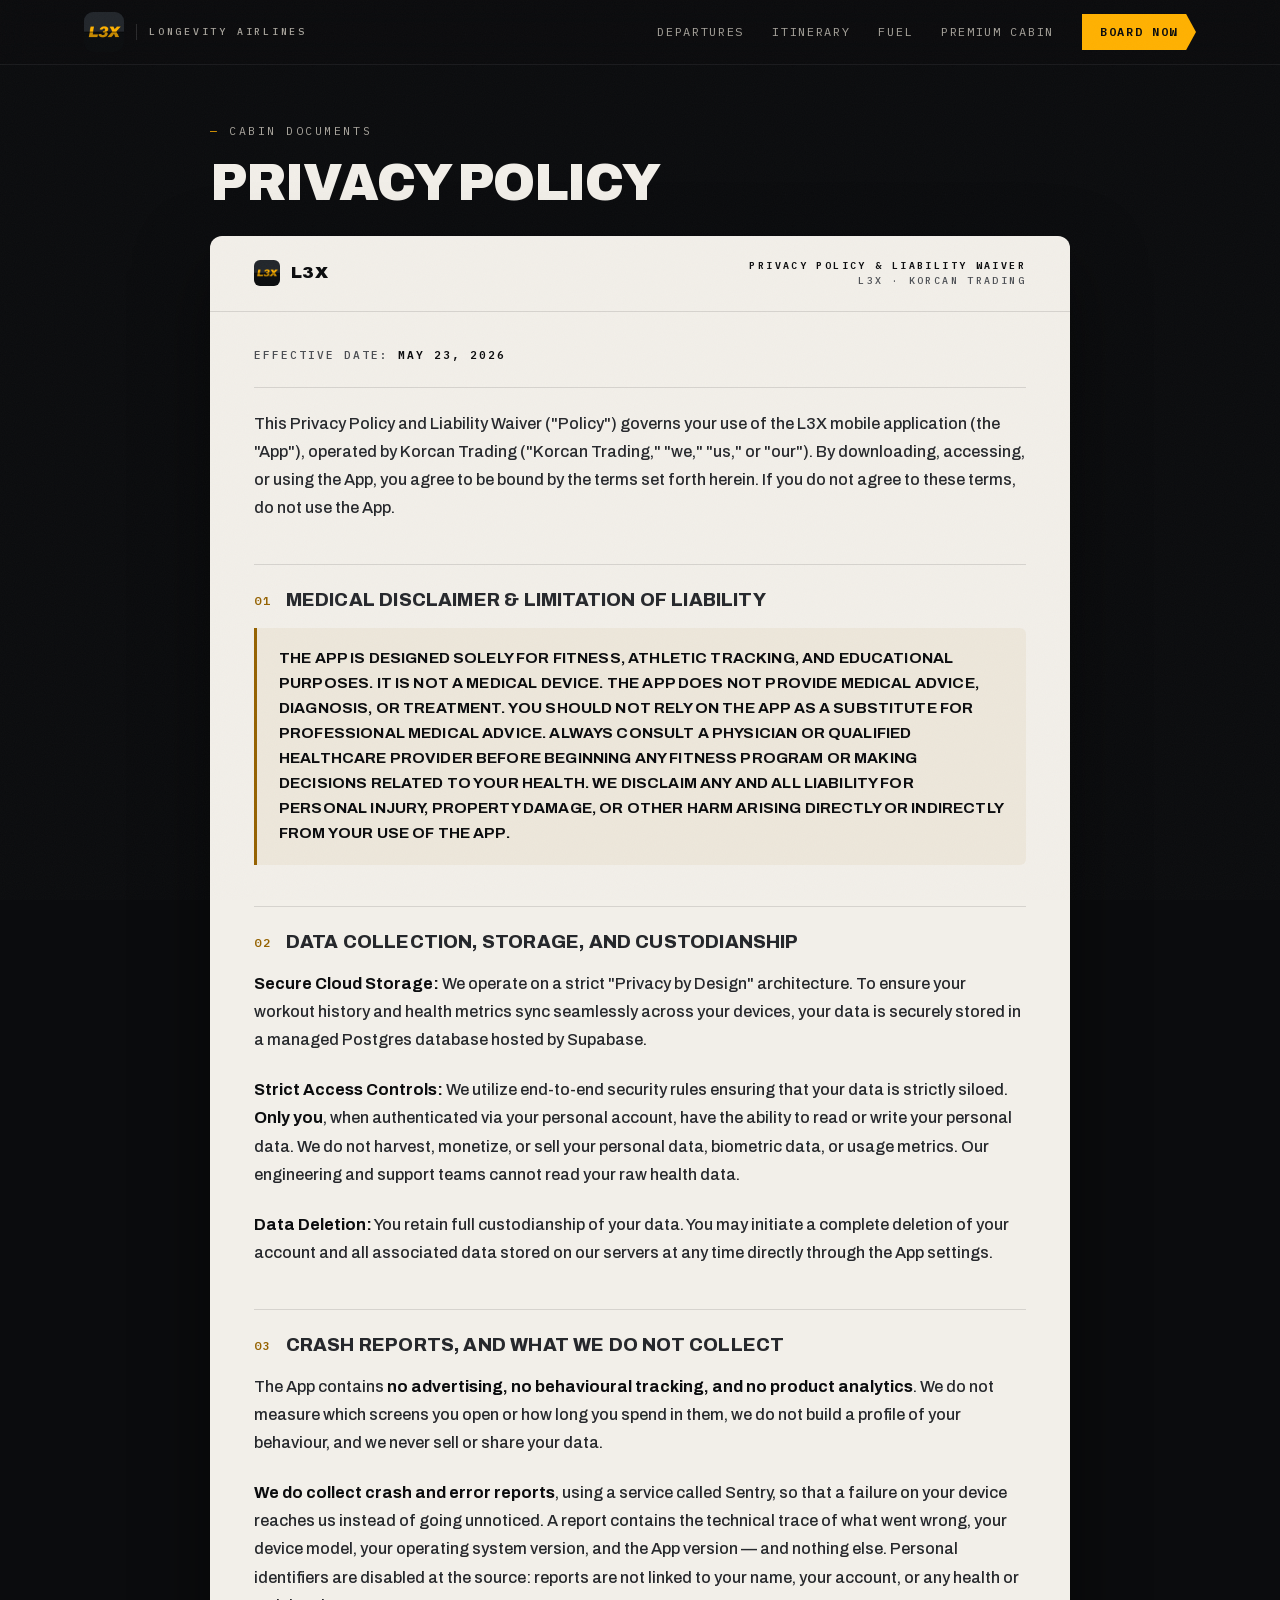
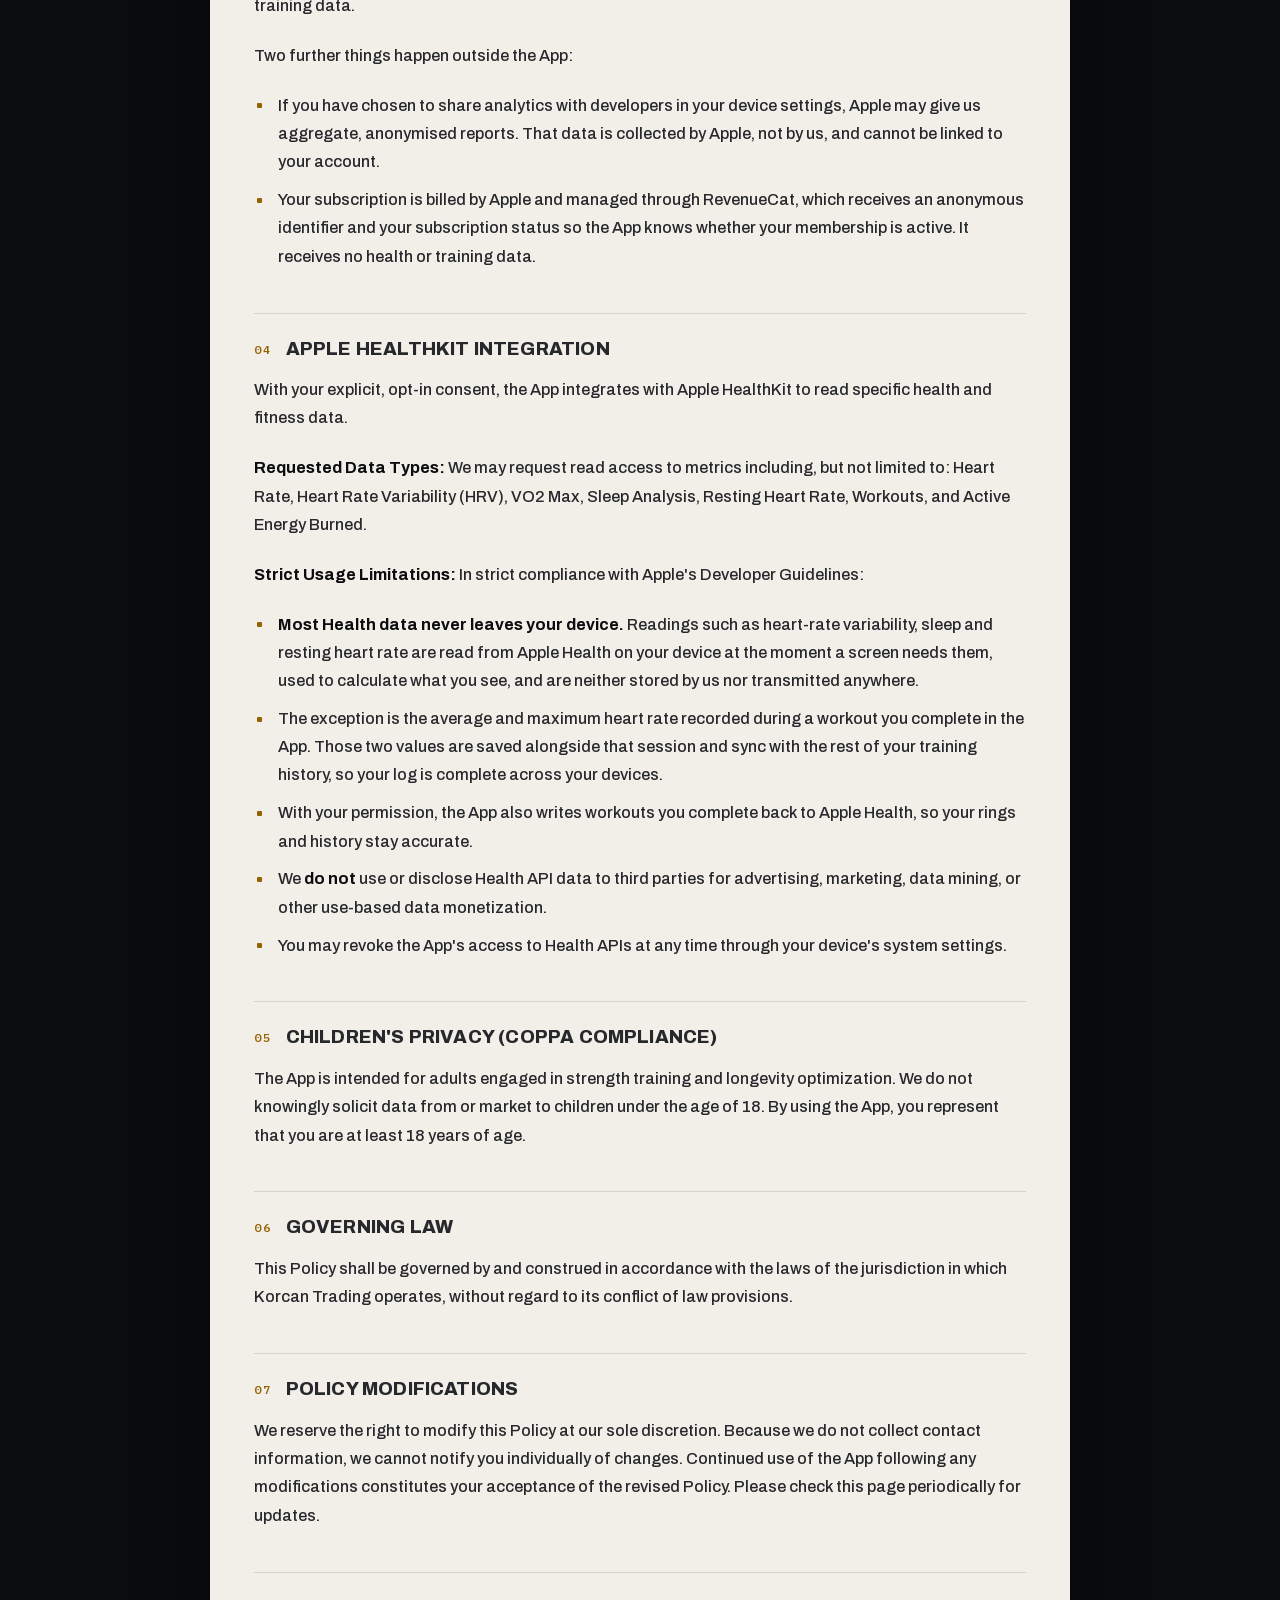
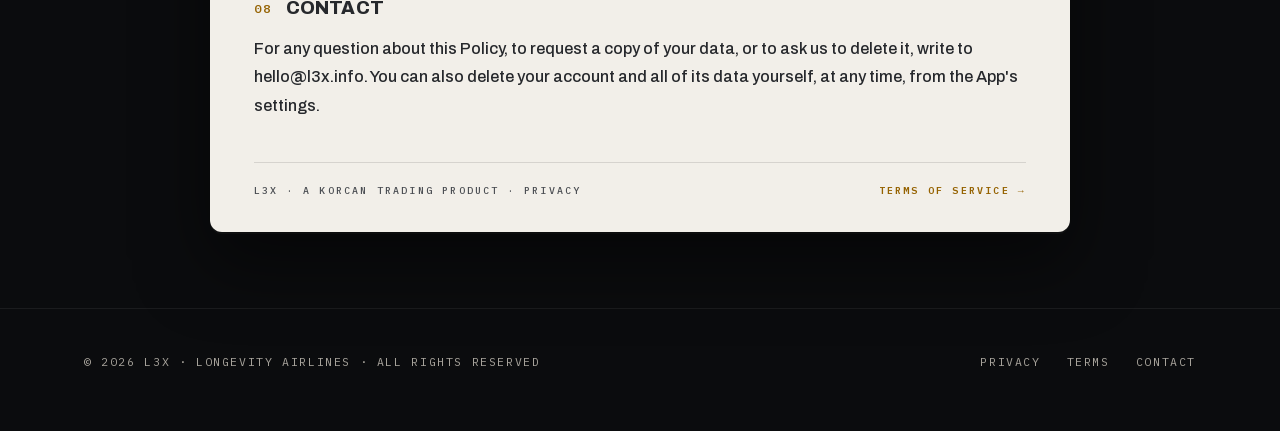
==== commit 234d0756: "Legal pages name the real party — Korcan Trading — and the App Store buttons go live 'L3X Performanc" ====
--- a/privacy.html
+++ b/privacy.html
@@ -4,7 +4,7 @@
 <meta charset="UTF-8">
 <meta name="viewport" content="width=device-width, initial-scale=1.0">
 <title>Privacy Policy | L3X</title>
-<meta name="description" content="L3X Performance privacy policy and liability waiver — what the app collects, where it is stored, and the controls you hold over it.">
+<meta name="description" content="L3X privacy policy and liability waiver — what the app collects, where it is stored, and the controls you hold over it.">
 <link rel="icon" type="image/png" sizes="32x32" href="assets/favicon-32.png">
 <link rel="icon" type="image/png" sizes="64x64" href="assets/favicon-64.png">
 <link rel="apple-touch-icon" href="assets/apple-touch-icon.png">
@@ -42,13 +42,13 @@
     <article class="sheet">
       <div class="sheet-head">
         <span class="mark"><img src="assets/app_icon.png" alt="">L3X</span>
-        <span class="meta"><b>Privacy Policy &amp; Liability Waiver</b>L3X Performance</span>
+        <span class="meta"><b>Privacy Policy &amp; Liability Waiver</b>L3X · Korcan Trading</span>
       </div>
 
       <div class="sheet-body">
         <p class="effective">Effective Date: <b>May 23, 2026</b></p>
 
-        <p>This Privacy Policy and Liability Waiver ("Policy") governs your use of the L3X Performance mobile application (the "App") developed by L3X Performance ("we," "us," or "our"). By downloading, accessing, or using the App, you agree to be bound by the terms set forth herein. If you do not agree to these terms, do not use the App.</p>
+        <p>This Privacy Policy and Liability Waiver ("Policy") governs your use of the L3X mobile application (the "App"), operated by Korcan Trading ("Korcan Trading," "we," "us," or "our"). By downloading, accessing, or using the App, you agree to be bound by the terms set forth herein. If you do not agree to these terms, do not use the App.</p>
 
         <h2><span class="n">01</span> Medical Disclaimer &amp; Limitation of Liability</h2>
         <div class="callout shout">
@@ -85,7 +85,7 @@
         <p>The App is intended for adults engaged in strength training and longevity optimization. We do not knowingly solicit data from or market to children under the age of 18. By using the App, you represent that you are at least 18 years of age.</p>
 
         <h2><span class="n">06</span> Governing Law</h2>
-        <p>This Policy shall be governed by and construed in accordance with the laws of the jurisdiction in which L3X Performance operates, without regard to its conflict of law provisions.</p>
+        <p>This Policy shall be governed by and construed in accordance with the laws of the jurisdiction in which Korcan Trading operates, without regard to its conflict of law provisions.</p>
 
         <h2><span class="n">07</span> Policy Modifications</h2>
         <p>We reserve the right to modify this Policy at our sole discretion. Because we do not collect contact information, we cannot notify you individually of changes. Continued use of the App following any modifications constitutes your acceptance of the revised Policy. Please check this page periodically for updates.</p>
@@ -95,7 +95,7 @@
       </div>
 
       <div class="sheet-foot">
-        <span>L3X Performance · Privacy</span>
+        <span>L3X · a Korcan Trading product · Privacy</span>
         <span><a href="terms.html">Terms of Service →</a></span>
       </div>
     </article>
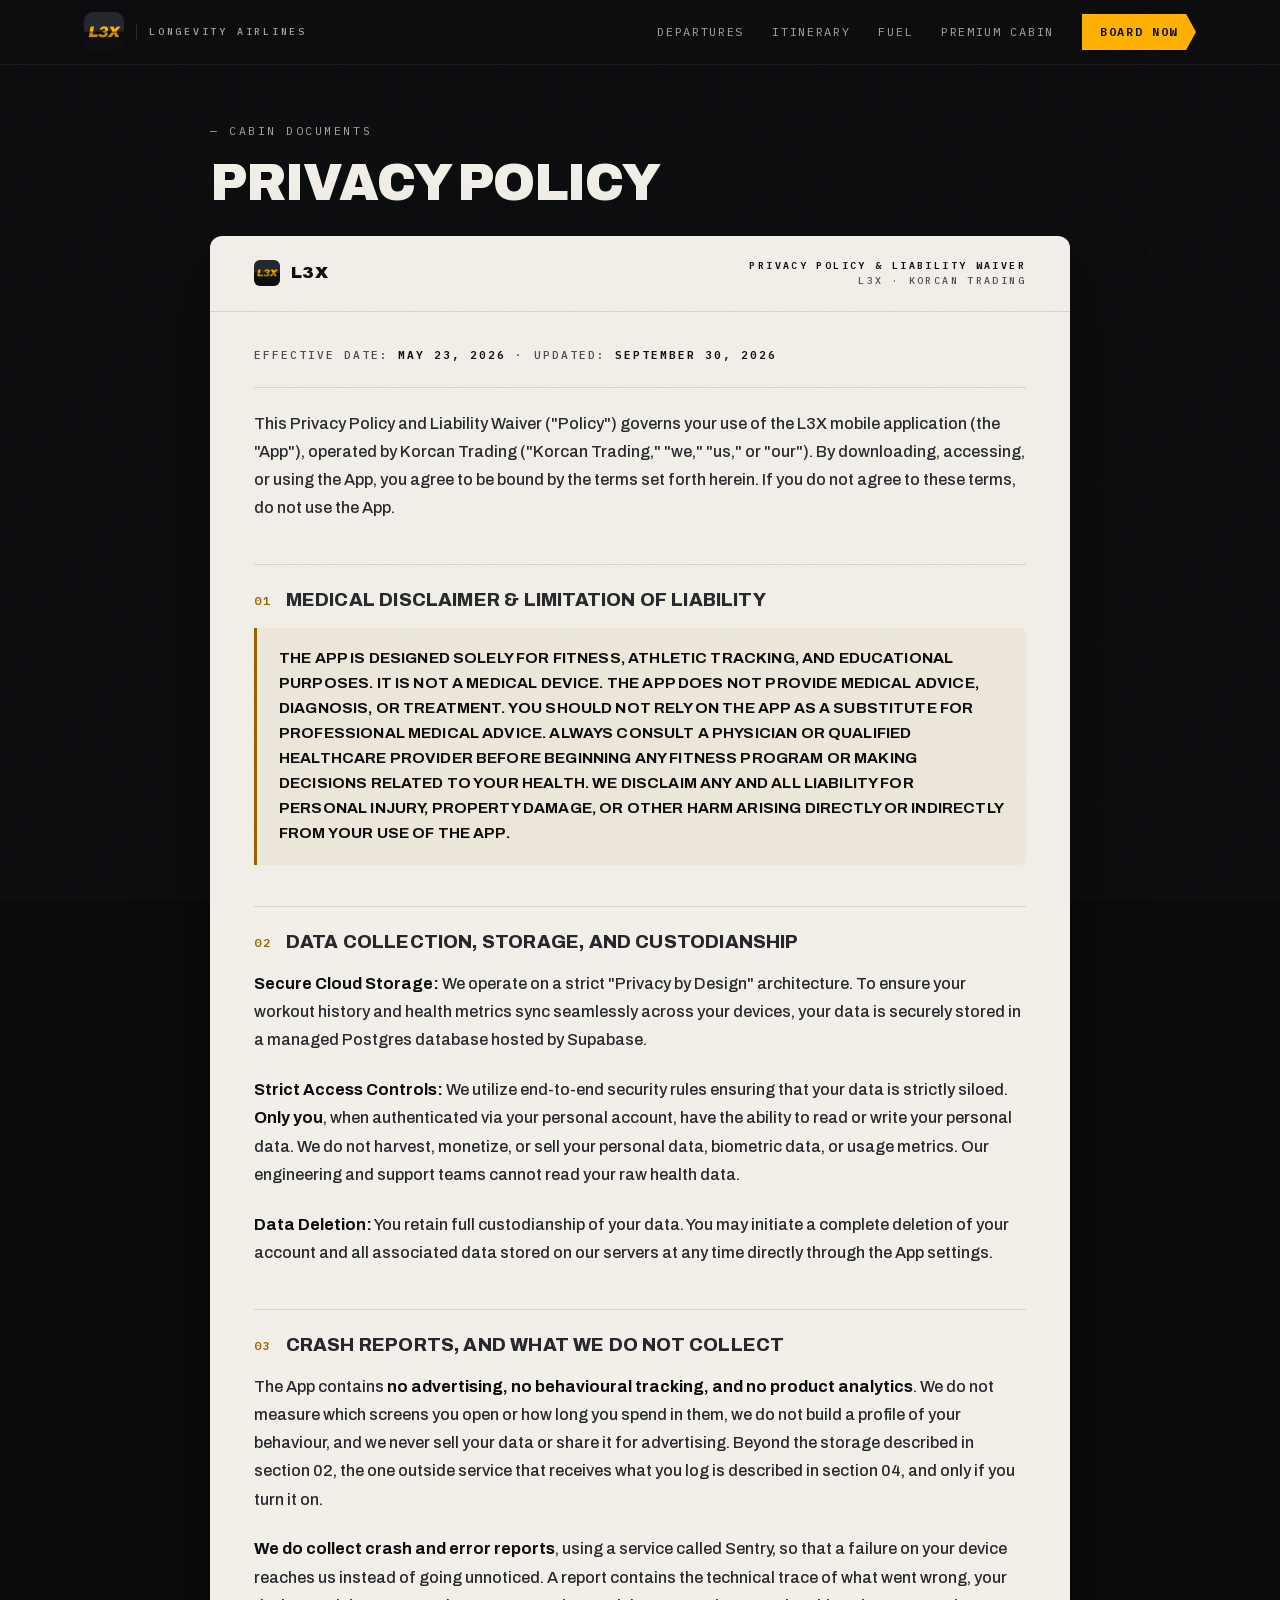
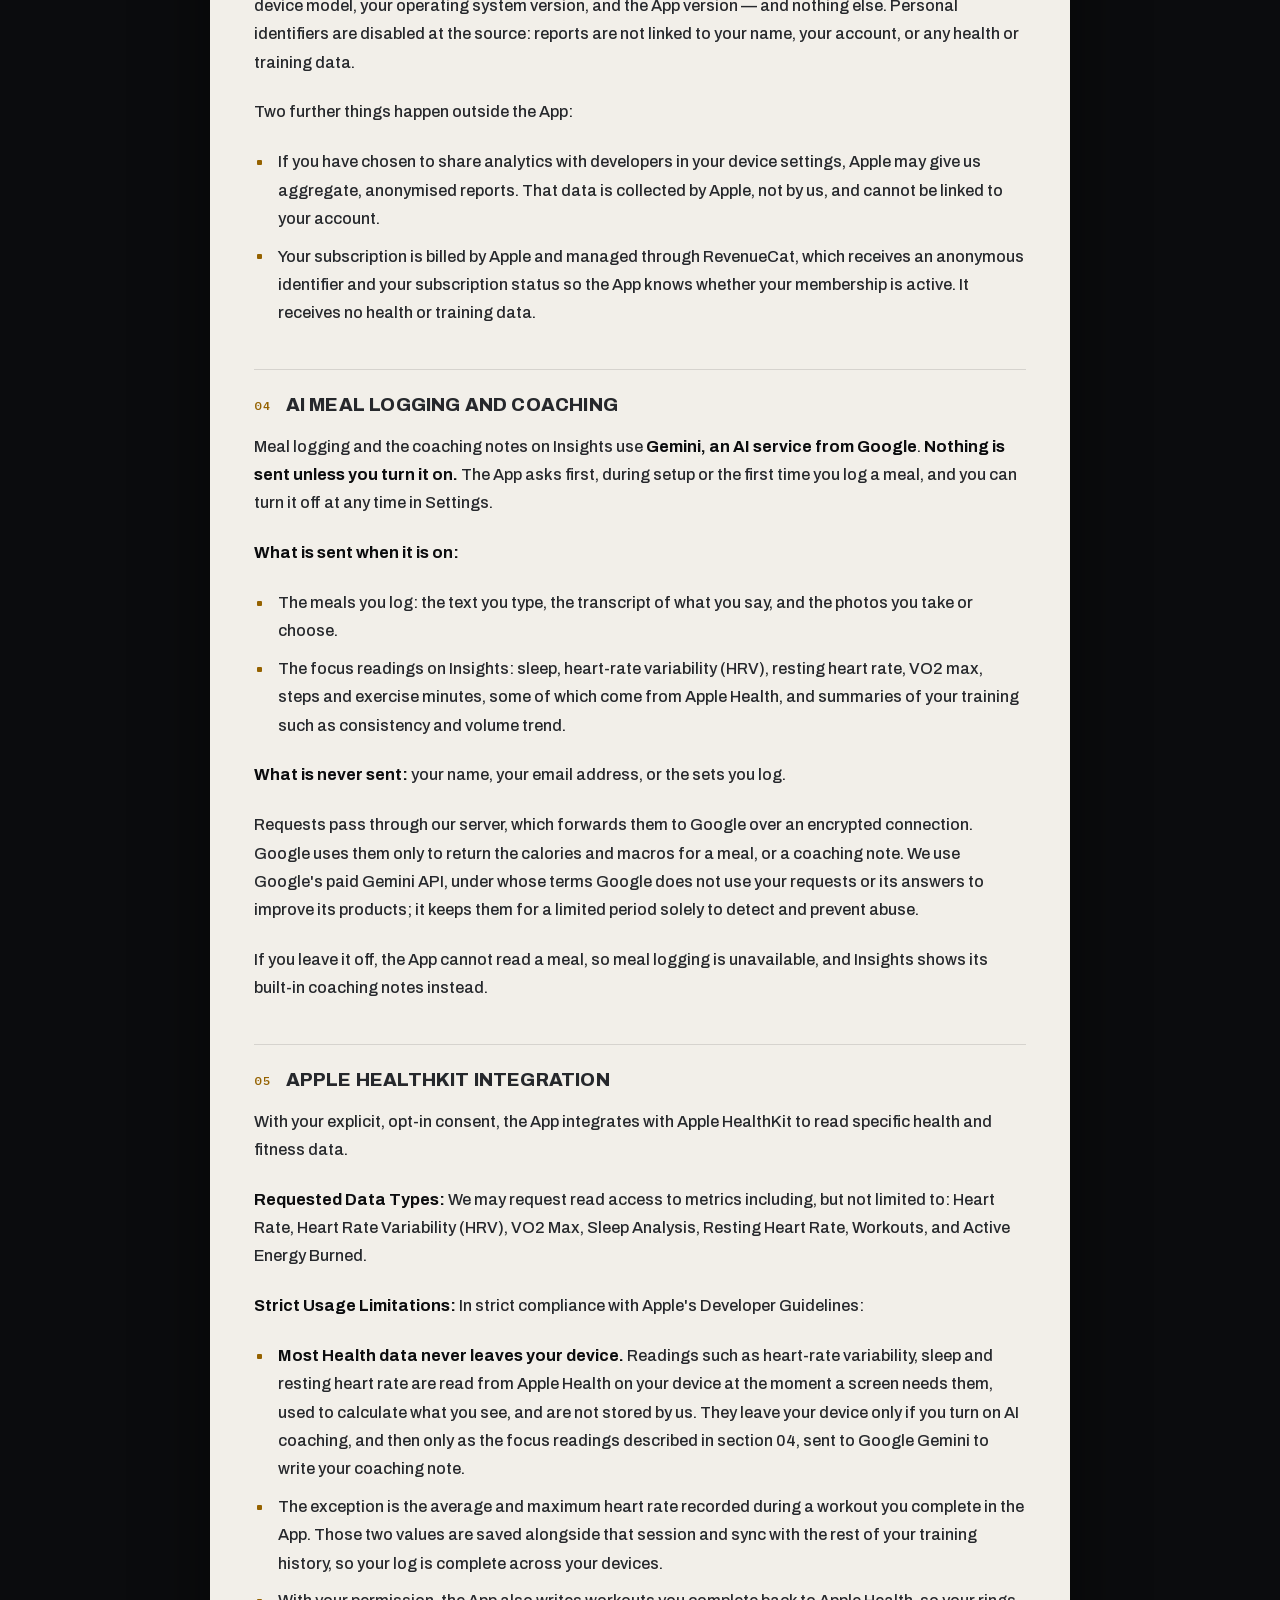
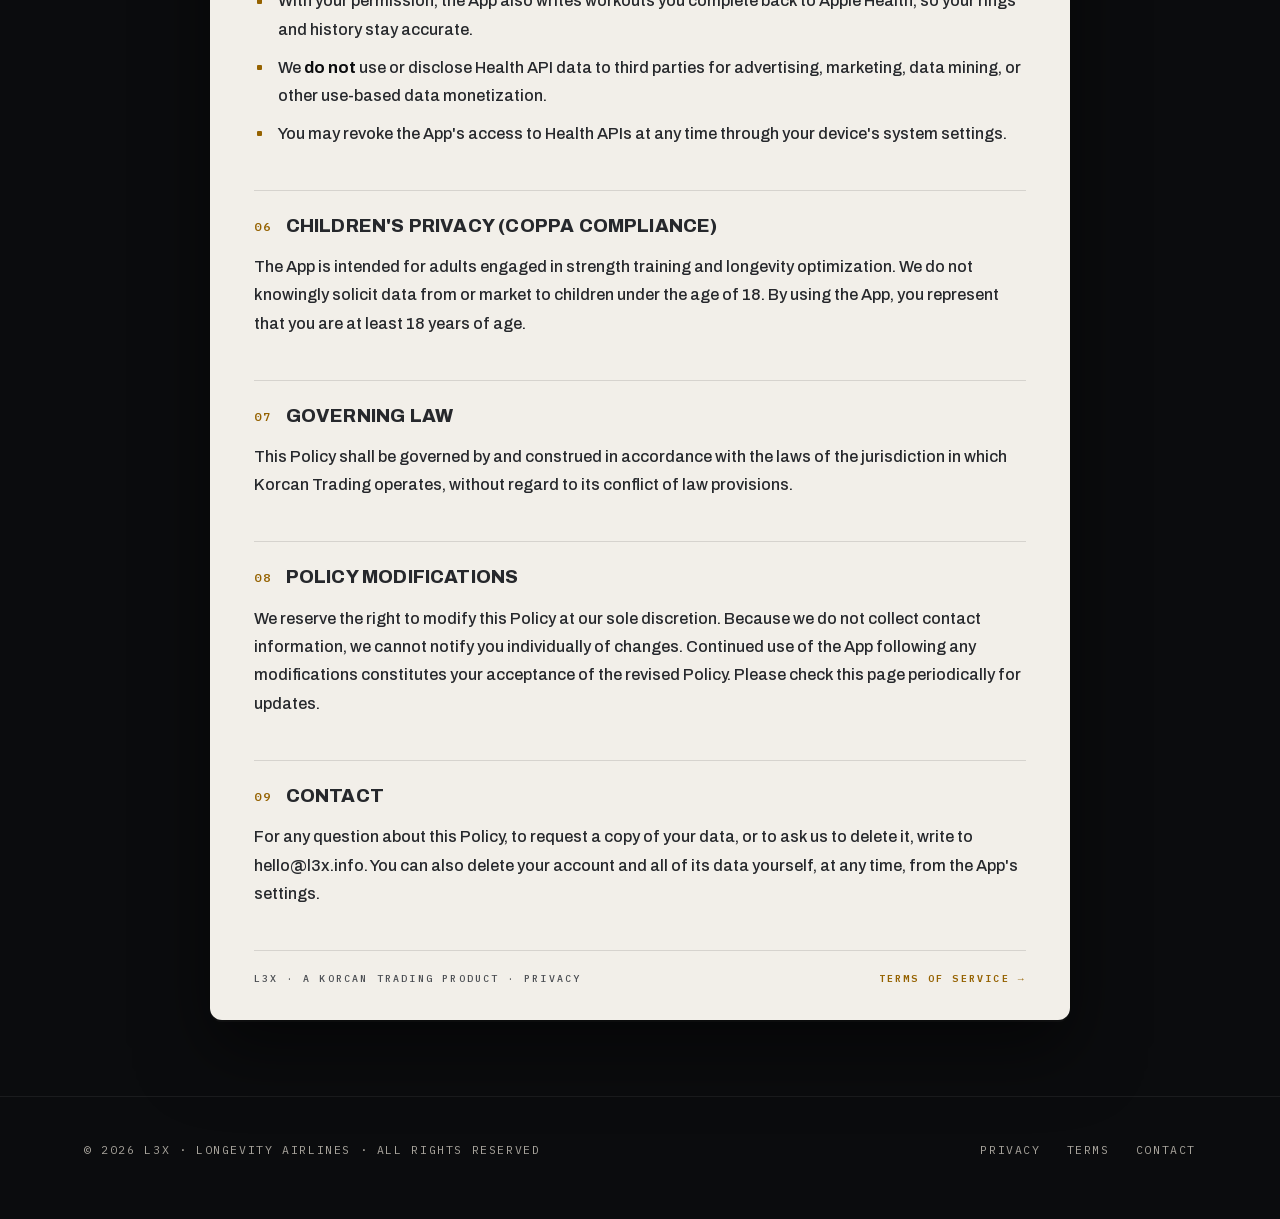
==== commit b087aa95: "Privacy: name Google Gemini — what the AI meal logging and coaching send, only after the athlete tur" ====
--- a/privacy.html
+++ b/privacy.html
@@ -46,7 +46,7 @@
       </div>
 
       <div class="sheet-body">
-        <p class="effective">Effective Date: <b>May 23, 2026</b></p>
+        <p class="effective">Effective Date: <b>May 23, 2026</b> · Updated: <b>September 30, 2026</b></p>
 
         <p>This Privacy Policy and Liability Waiver ("Policy") governs your use of the L3X mobile application (the "App"), operated by Korcan Trading ("Korcan Trading," "we," "us," or "our"). By downloading, accessing, or using the App, you agree to be bound by the terms set forth herein. If you do not agree to these terms, do not use the App.</p>
 
@@ -61,7 +61,7 @@
         <p><strong>Data Deletion:</strong> You retain full custodianship of your data. You may initiate a complete deletion of your account and all associated data stored on our servers at any time directly through the App settings.</p>
 
         <h2><span class="n">03</span> Crash Reports, and What We Do Not Collect</h2>
-        <p>The App contains <strong>no advertising, no behavioural tracking, and no product analytics</strong>. We do not measure which screens you open or how long you spend in them, we do not build a profile of your behaviour, and we never sell or share your data.</p>
+        <p>The App contains <strong>no advertising, no behavioural tracking, and no product analytics</strong>. We do not measure which screens you open or how long you spend in them, we do not build a profile of your behaviour, and we never sell your data or share it for advertising. Beyond the storage described in section 02, the one outside service that receives what you log is described in section 04, and only if you turn it on.</p>
         <p><strong>We do collect crash and error reports</strong>, using a service called Sentry, so that a failure on your device reaches us instead of going unnoticed. A report contains the technical trace of what went wrong, your device model, your operating system version, and the App version — and nothing else. Personal identifiers are disabled at the source: reports are not linked to your name, your account, or any health or training data.</p>
         <p>Two further things happen outside the App:</p>
         <ul>
@@ -69,28 +69,39 @@
           <li>Your subscription is billed by Apple and managed through RevenueCat, which receives an anonymous identifier and your subscription status so the App knows whether your membership is active. It receives no health or training data.</li>
         </ul>
 
-        <h2><span class="n">04</span> Apple HealthKit Integration</h2>
+        <h2><span class="n">04</span> AI Meal Logging and Coaching</h2>
+        <p>Meal logging and the coaching notes on Insights use <strong>Gemini, an AI service from Google</strong>. <strong>Nothing is sent unless you turn it on.</strong> The App asks first, during setup or the first time you log a meal, and you can turn it off at any time in Settings.</p>
+        <p><strong>What is sent when it is on:</strong></p>
+        <ul>
+          <li>The meals you log: the text you type, the transcript of what you say, and the photos you take or choose.</li>
+          <li>The focus readings on Insights: sleep, heart-rate variability (HRV), resting heart rate, VO2 max, steps and exercise minutes, some of which come from Apple Health, and summaries of your training such as consistency and volume trend.</li>
+        </ul>
+        <p><strong>What is never sent:</strong> your name, your email address, or the sets you log.</p>
+        <p>Requests pass through our server, which forwards them to Google over an encrypted connection. Google uses them only to return the calories and macros for a meal, or a coaching note. We use Google's paid Gemini API, under whose terms Google does not use your requests or its answers to improve its products; it keeps them for a limited period solely to detect and prevent abuse.</p>
+        <p>If you leave it off, the App cannot read a meal, so meal logging is unavailable, and Insights shows its built-in coaching notes instead.</p>
+
+        <h2><span class="n">05</span> Apple HealthKit Integration</h2>
         <p>With your explicit, opt-in consent, the App integrates with Apple HealthKit to read specific health and fitness data.</p>
         <p><strong>Requested Data Types:</strong> We may request read access to metrics including, but not limited to: Heart Rate, Heart Rate Variability (HRV), VO2 Max, Sleep Analysis, Resting Heart Rate, Workouts, and Active Energy Burned.</p>
         <p><strong>Strict Usage Limitations:</strong> In strict compliance with Apple's Developer Guidelines:</p>
         <ul>
-          <li><strong>Most Health data never leaves your device.</strong> Readings such as heart-rate variability, sleep and resting heart rate are read from Apple Health on your device at the moment a screen needs them, used to calculate what you see, and are neither stored by us nor transmitted anywhere.</li>
+          <li><strong>Most Health data never leaves your device.</strong> Readings such as heart-rate variability, sleep and resting heart rate are read from Apple Health on your device at the moment a screen needs them, used to calculate what you see, and are not stored by us. They leave your device only if you turn on AI coaching, and then only as the focus readings described in section 04, sent to Google Gemini to write your coaching note.</li>
           <li>The exception is the average and maximum heart rate recorded during a workout you complete in the App. Those two values are saved alongside that session and sync with the rest of your training history, so your log is complete across your devices.</li>
           <li>With your permission, the App also writes workouts you complete back to Apple Health, so your rings and history stay accurate.</li>
           <li>We <strong>do not</strong> use or disclose Health API data to third parties for advertising, marketing, data mining, or other use-based data monetization.</li>
           <li>You may revoke the App's access to Health APIs at any time through your device's system settings.</li>
         </ul>
 
-        <h2><span class="n">05</span> Children's Privacy (COPPA Compliance)</h2>
+        <h2><span class="n">06</span> Children's Privacy (COPPA Compliance)</h2>
         <p>The App is intended for adults engaged in strength training and longevity optimization. We do not knowingly solicit data from or market to children under the age of 18. By using the App, you represent that you are at least 18 years of age.</p>
 
-        <h2><span class="n">06</span> Governing Law</h2>
+        <h2><span class="n">07</span> Governing Law</h2>
         <p>This Policy shall be governed by and construed in accordance with the laws of the jurisdiction in which Korcan Trading operates, without regard to its conflict of law provisions.</p>
 
-        <h2><span class="n">07</span> Policy Modifications</h2>
+        <h2><span class="n">08</span> Policy Modifications</h2>
         <p>We reserve the right to modify this Policy at our sole discretion. Because we do not collect contact information, we cannot notify you individually of changes. Continued use of the App following any modifications constitutes your acceptance of the revised Policy. Please check this page periodically for updates.</p>
 
-        <h2><span class="n">08</span> Contact</h2>
+        <h2><span class="n">09</span> Contact</h2>
         <p>For any question about this Policy, to request a copy of your data, or to ask us to delete it, write to <a href="mailto:hello@l3x.info">hello@l3x.info</a>. You can also delete your account and all of its data yourself, at any time, from the App's settings.</p>
       </div>
 
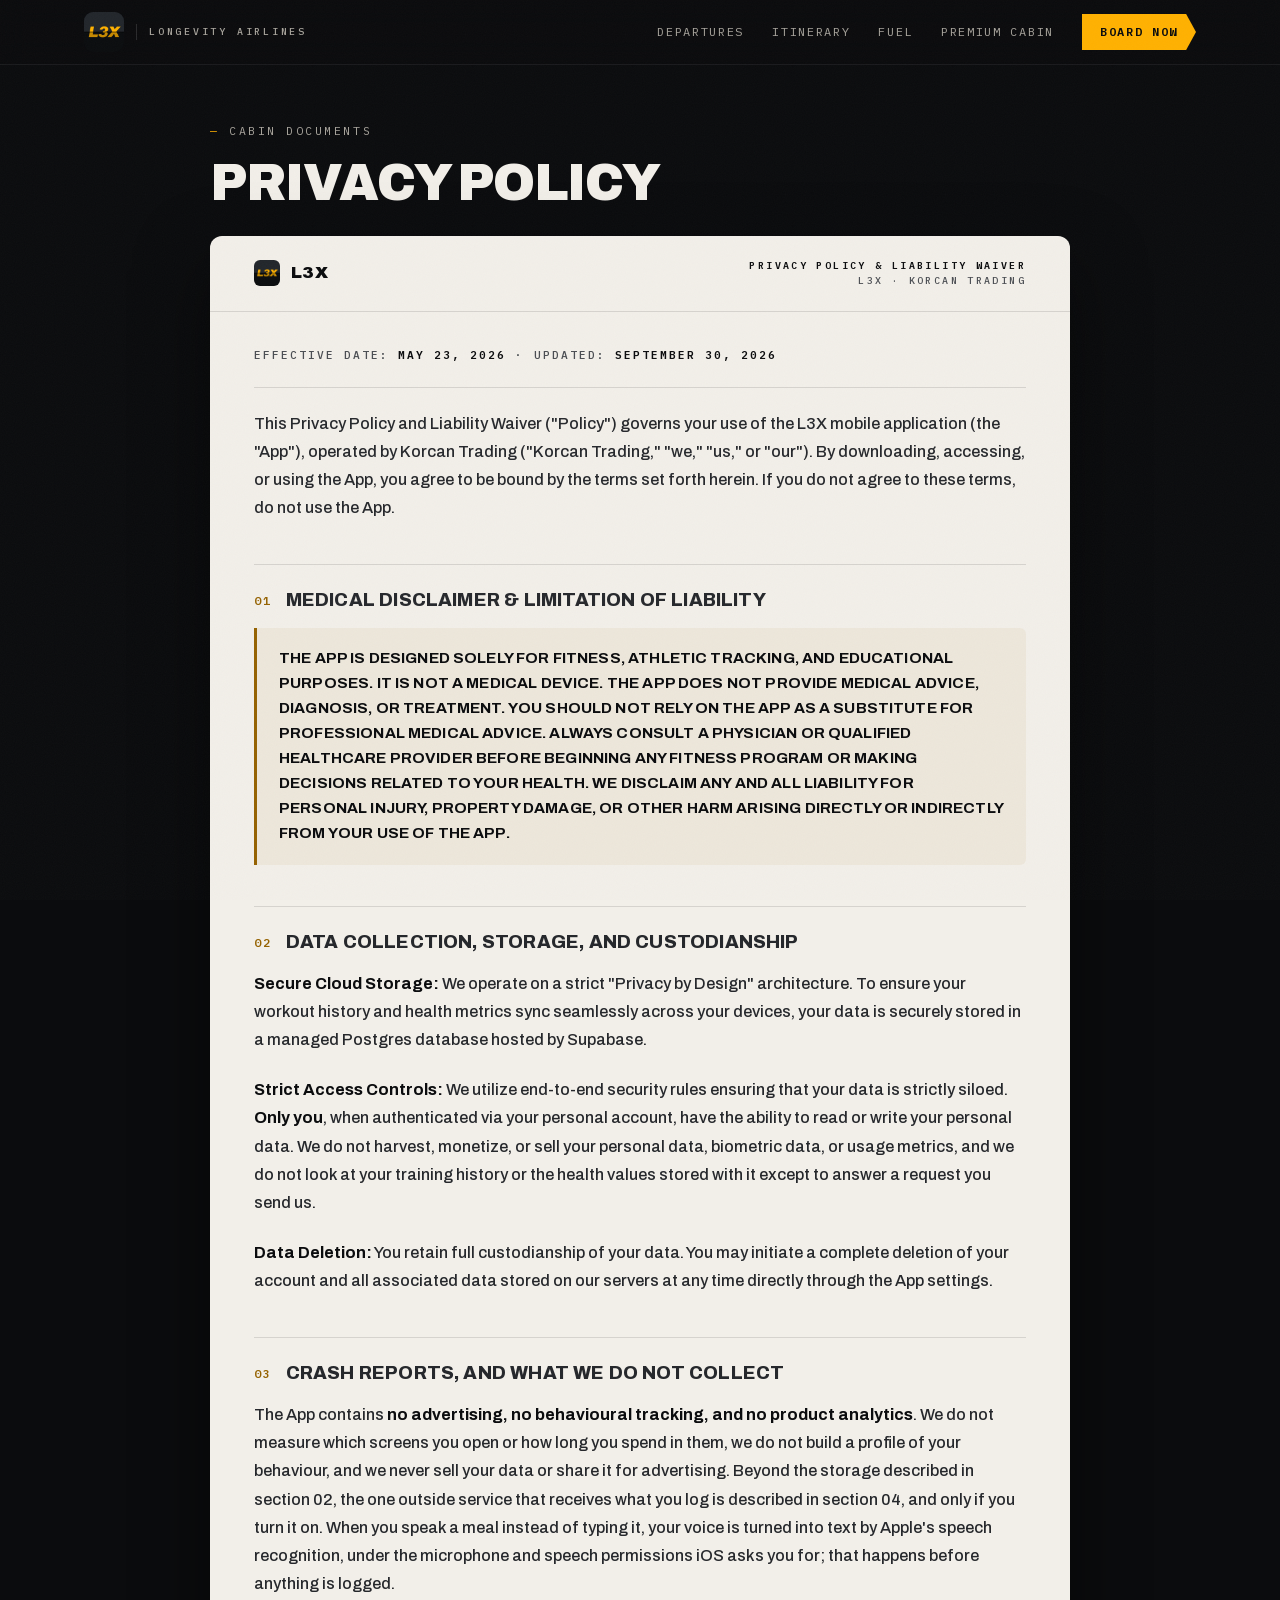
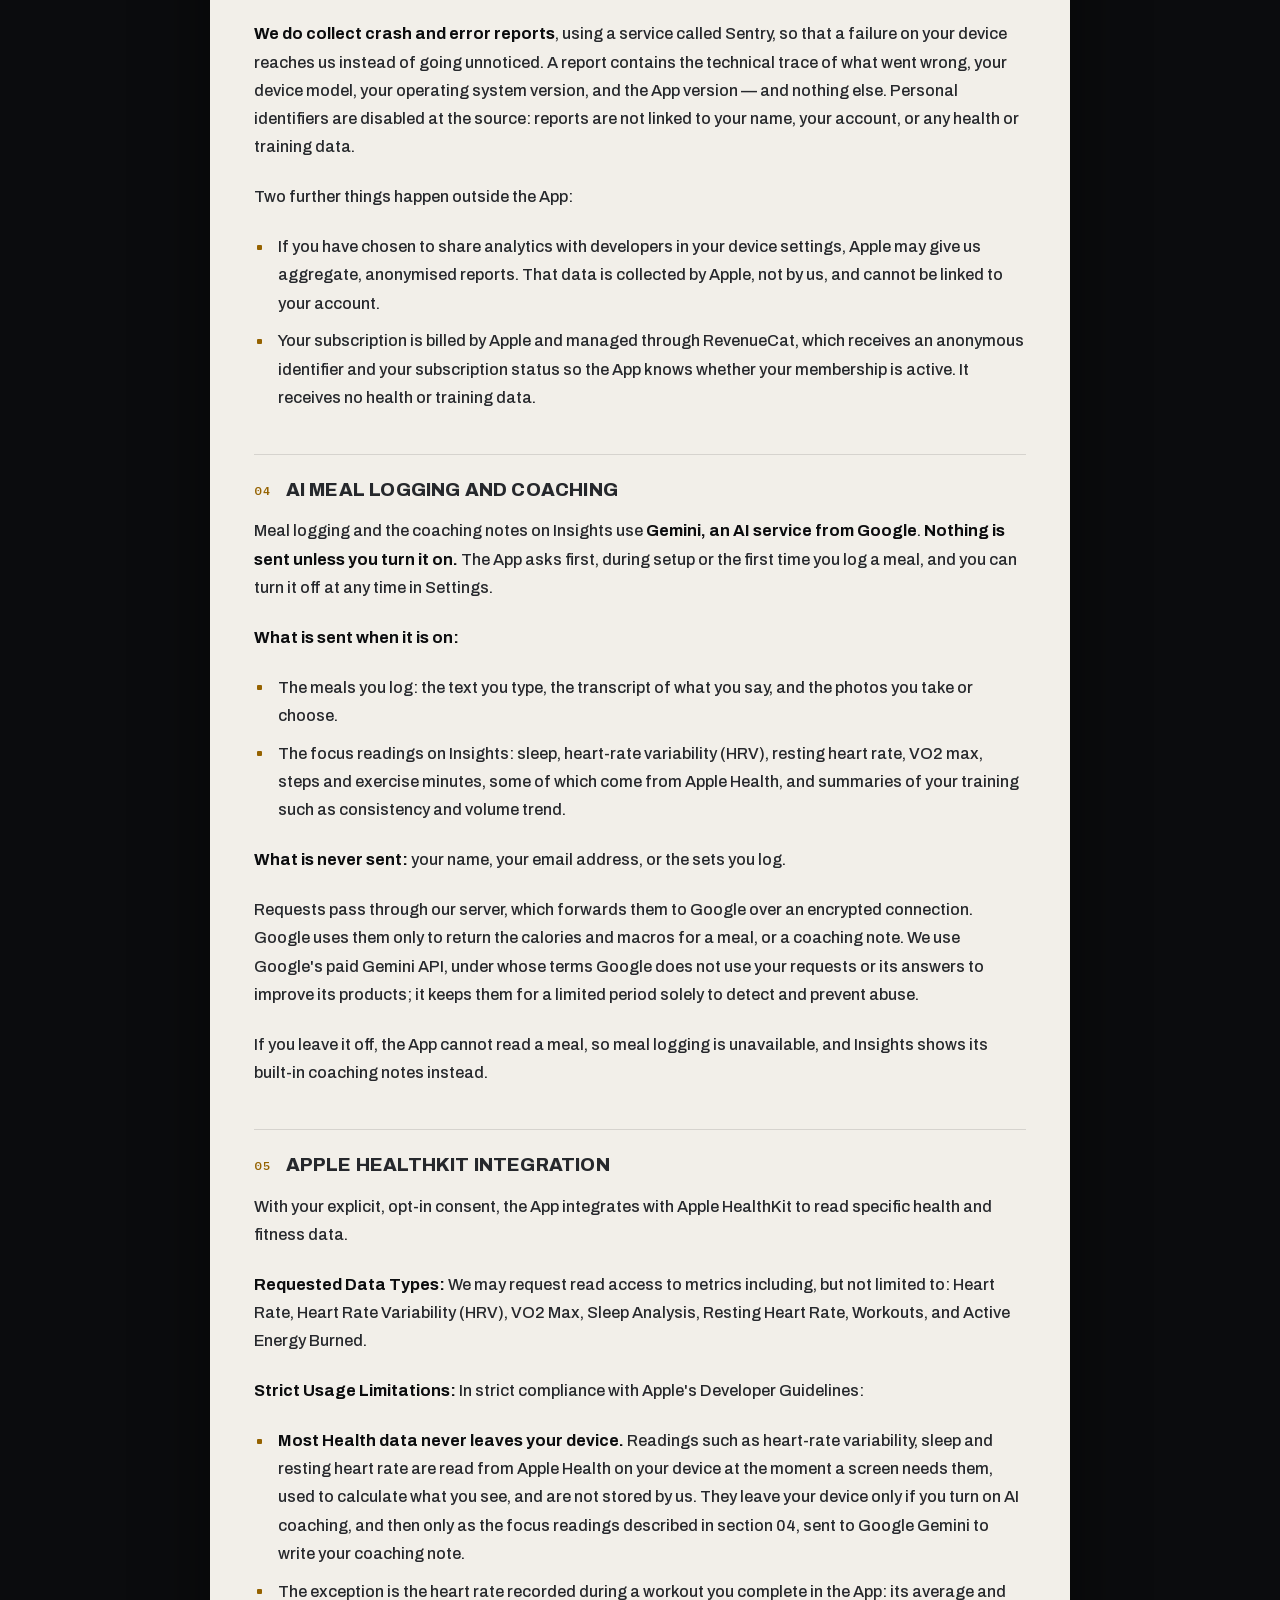
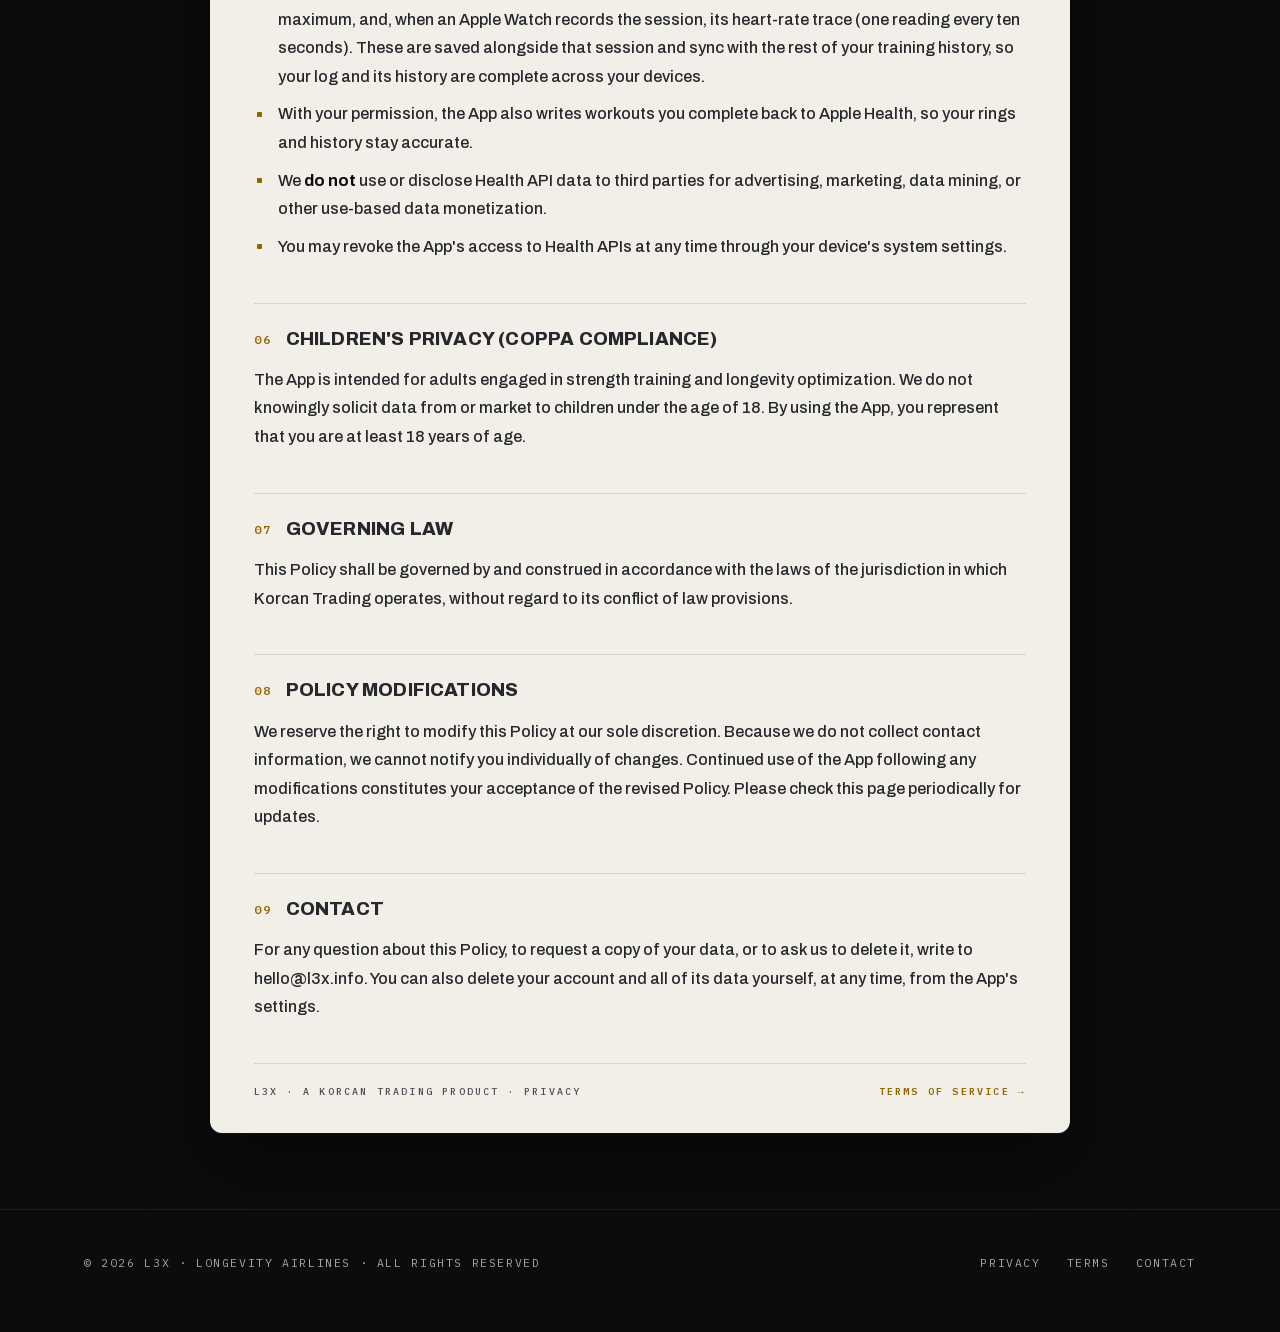
==== commit 8e53c46f: "Privacy: the workout heart-rate trace syncs, voice meals use Apple's speech recognition Draft for Ho" ====
--- a/privacy.html
+++ b/privacy.html
@@ -57,11 +57,11 @@
 
         <h2><span class="n">02</span> Data Collection, Storage, and Custodianship</h2>
         <p><strong>Secure Cloud Storage:</strong> We operate on a strict "Privacy by Design" architecture. To ensure your workout history and health metrics sync seamlessly across your devices, your data is securely stored in a managed Postgres database hosted by Supabase.</p>
-        <p><strong>Strict Access Controls:</strong> We utilize end-to-end security rules ensuring that your data is strictly siloed. <strong>Only you</strong>, when authenticated via your personal account, have the ability to read or write your personal data. We do not harvest, monetize, or sell your personal data, biometric data, or usage metrics. Our engineering and support teams cannot read your raw health data.</p>
+        <p><strong>Strict Access Controls:</strong> We utilize end-to-end security rules ensuring that your data is strictly siloed. <strong>Only you</strong>, when authenticated via your personal account, have the ability to read or write your personal data. We do not harvest, monetize, or sell your personal data, biometric data, or usage metrics, and we do not look at your training history or the health values stored with it except to answer a request you send us.</p>
         <p><strong>Data Deletion:</strong> You retain full custodianship of your data. You may initiate a complete deletion of your account and all associated data stored on our servers at any time directly through the App settings.</p>
 
         <h2><span class="n">03</span> Crash Reports, and What We Do Not Collect</h2>
-        <p>The App contains <strong>no advertising, no behavioural tracking, and no product analytics</strong>. We do not measure which screens you open or how long you spend in them, we do not build a profile of your behaviour, and we never sell your data or share it for advertising. Beyond the storage described in section 02, the one outside service that receives what you log is described in section 04, and only if you turn it on.</p>
+        <p>The App contains <strong>no advertising, no behavioural tracking, and no product analytics</strong>. We do not measure which screens you open or how long you spend in them, we do not build a profile of your behaviour, and we never sell your data or share it for advertising. Beyond the storage described in section 02, the one outside service that receives what you log is described in section 04, and only if you turn it on. When you speak a meal instead of typing it, your voice is turned into text by Apple's speech recognition, under the microphone and speech permissions iOS asks you for; that happens before anything is logged.</p>
         <p><strong>We do collect crash and error reports</strong>, using a service called Sentry, so that a failure on your device reaches us instead of going unnoticed. A report contains the technical trace of what went wrong, your device model, your operating system version, and the App version — and nothing else. Personal identifiers are disabled at the source: reports are not linked to your name, your account, or any health or training data.</p>
         <p>Two further things happen outside the App:</p>
         <ul>
@@ -86,7 +86,7 @@
         <p><strong>Strict Usage Limitations:</strong> In strict compliance with Apple's Developer Guidelines:</p>
         <ul>
           <li><strong>Most Health data never leaves your device.</strong> Readings such as heart-rate variability, sleep and resting heart rate are read from Apple Health on your device at the moment a screen needs them, used to calculate what you see, and are not stored by us. They leave your device only if you turn on AI coaching, and then only as the focus readings described in section 04, sent to Google Gemini to write your coaching note.</li>
-          <li>The exception is the average and maximum heart rate recorded during a workout you complete in the App. Those two values are saved alongside that session and sync with the rest of your training history, so your log is complete across your devices.</li>
+          <li>The exception is the heart rate recorded during a workout you complete in the App: its average and maximum, and, when an Apple Watch records the session, its heart-rate trace (one reading every ten seconds). These are saved alongside that session and sync with the rest of your training history, so your log and its history are complete across your devices.</li>
           <li>With your permission, the App also writes workouts you complete back to Apple Health, so your rings and history stay accurate.</li>
           <li>We <strong>do not</strong> use or disclose Health API data to third parties for advertising, marketing, data mining, or other use-based data monetization.</li>
           <li>You may revoke the App's access to Health APIs at any time through your device's system settings.</li>
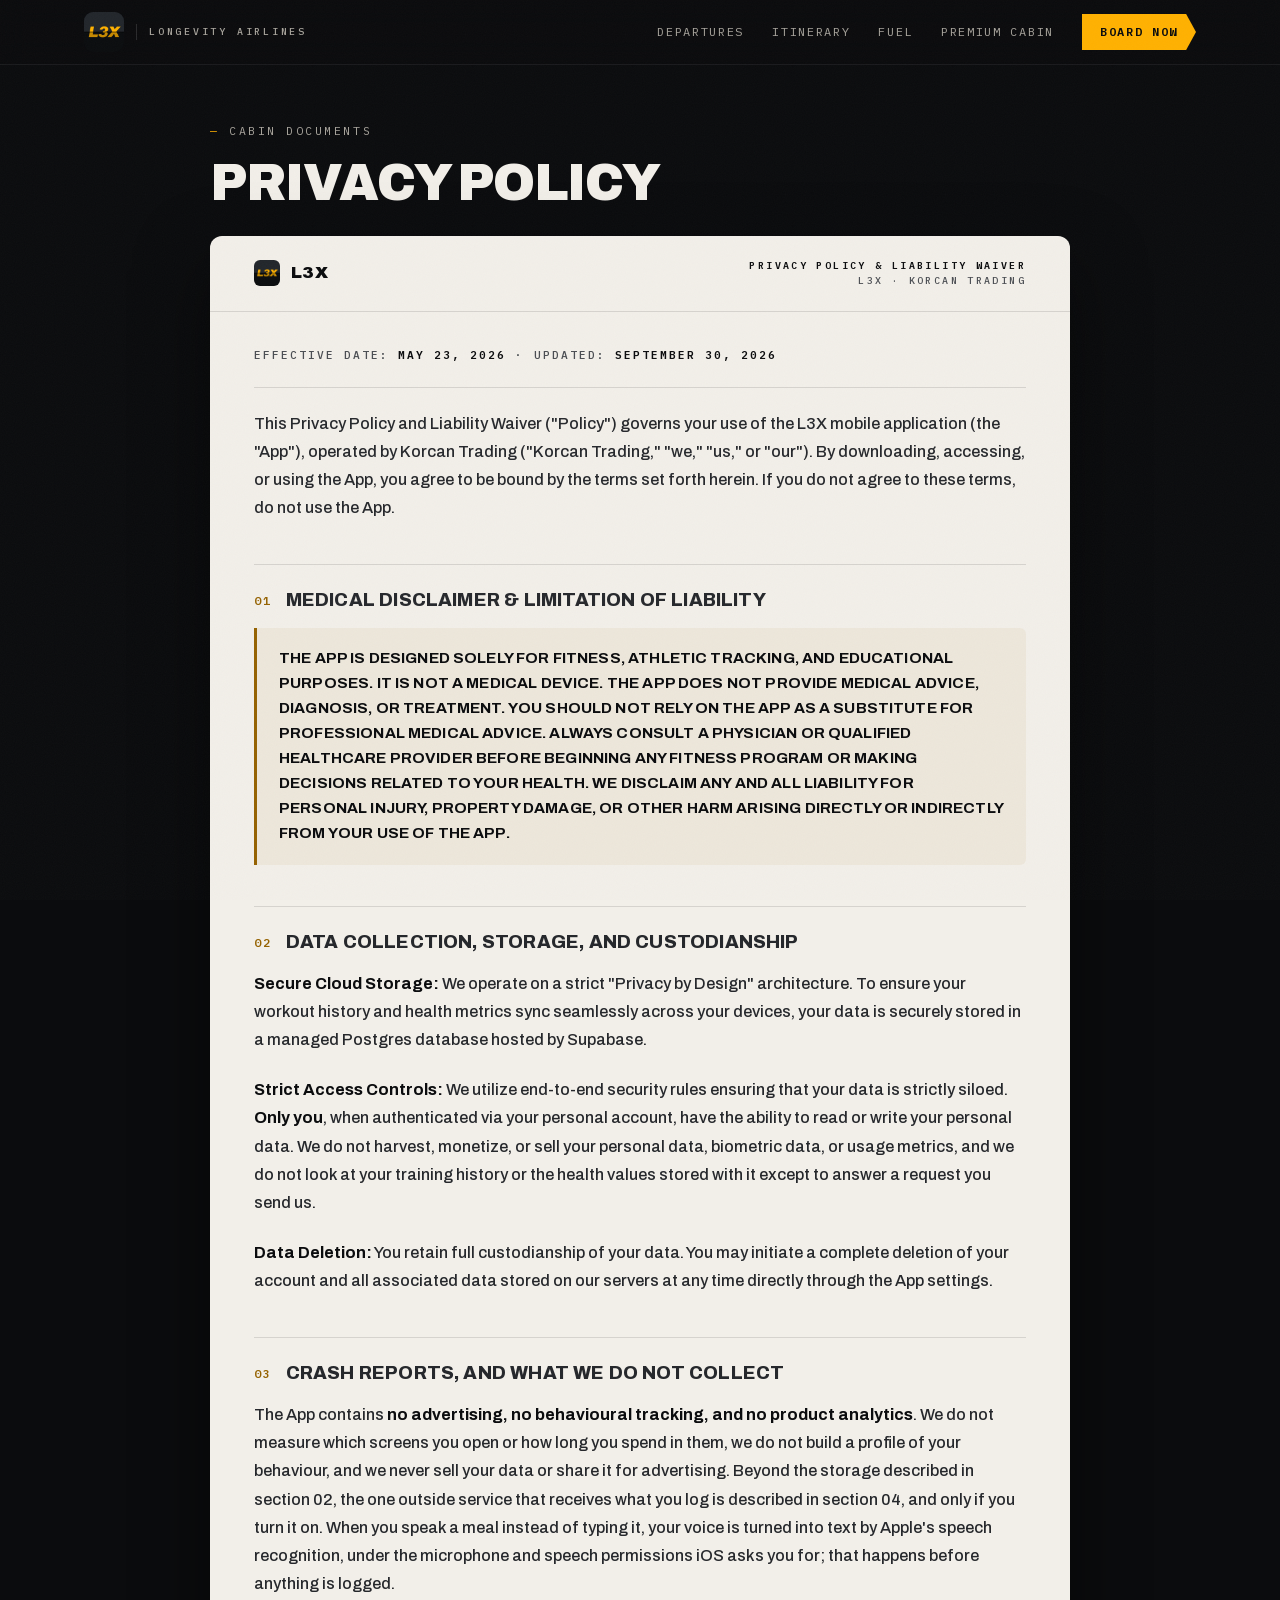
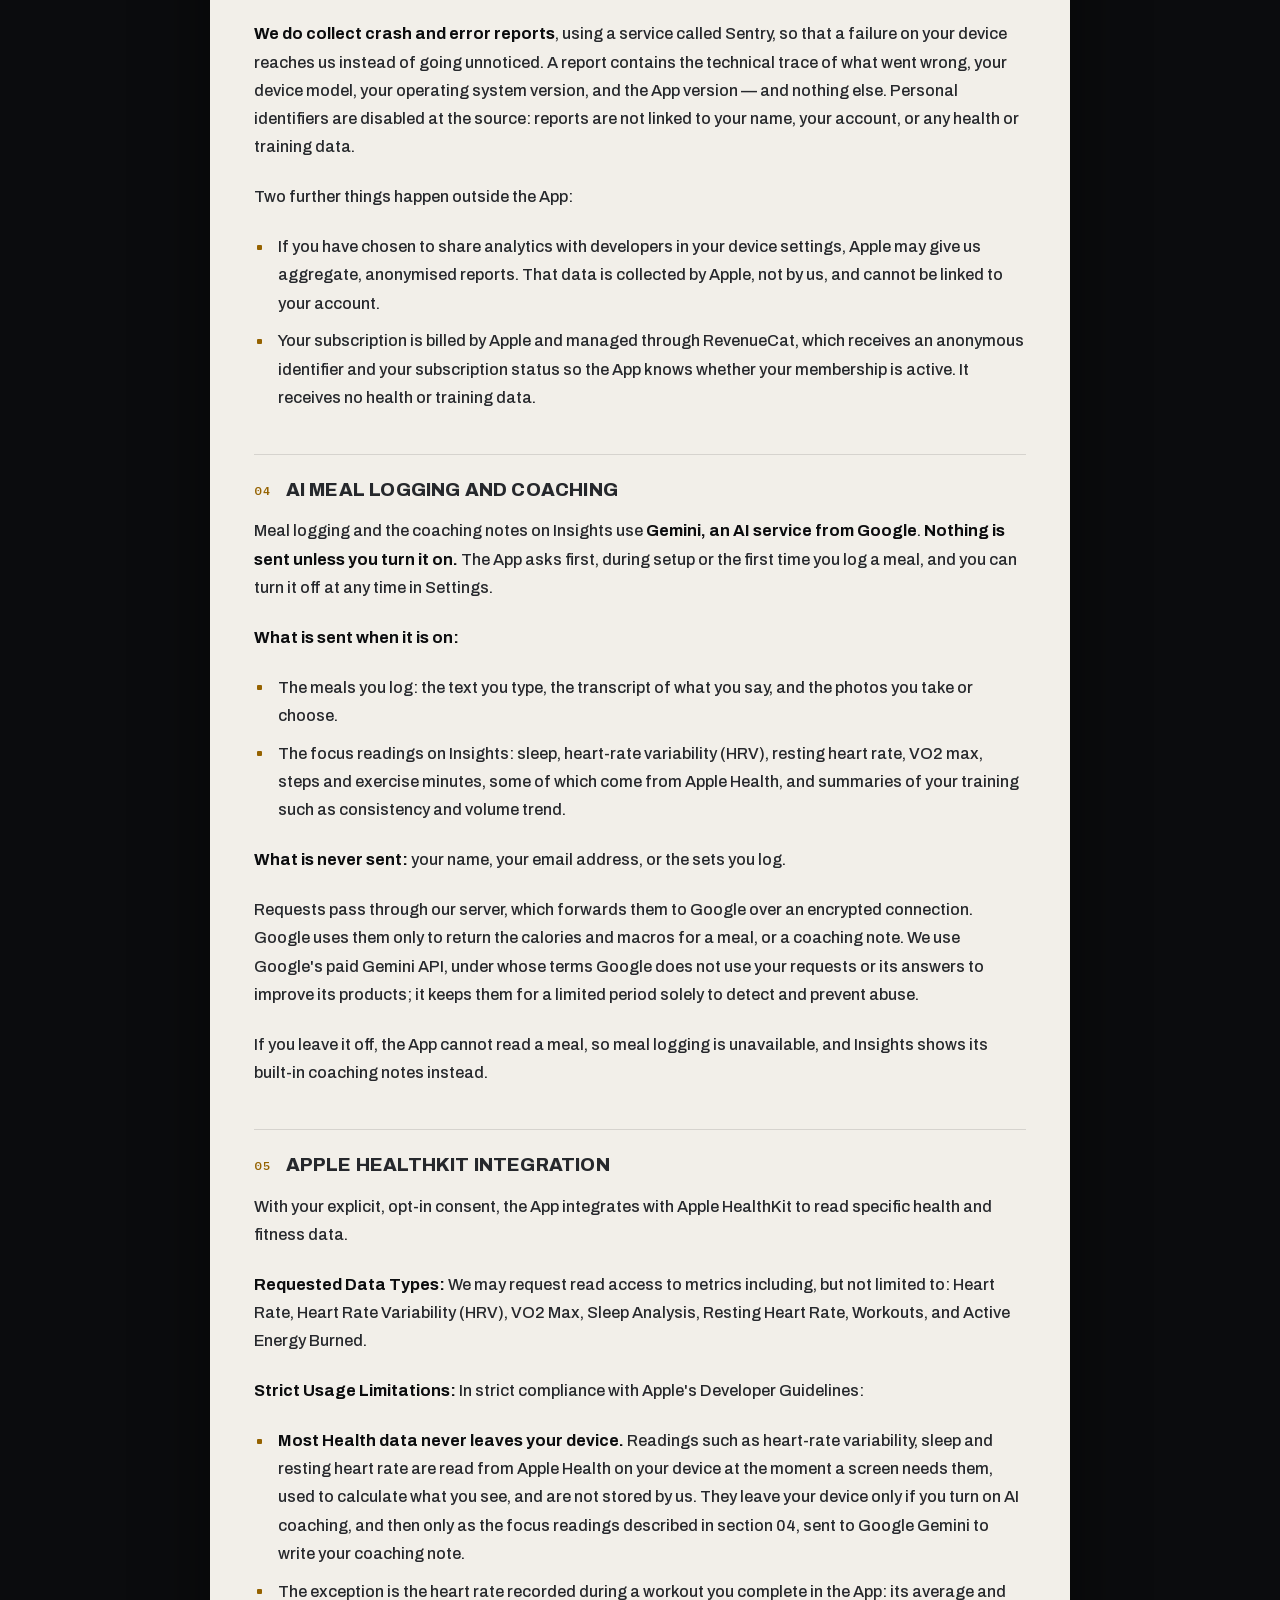
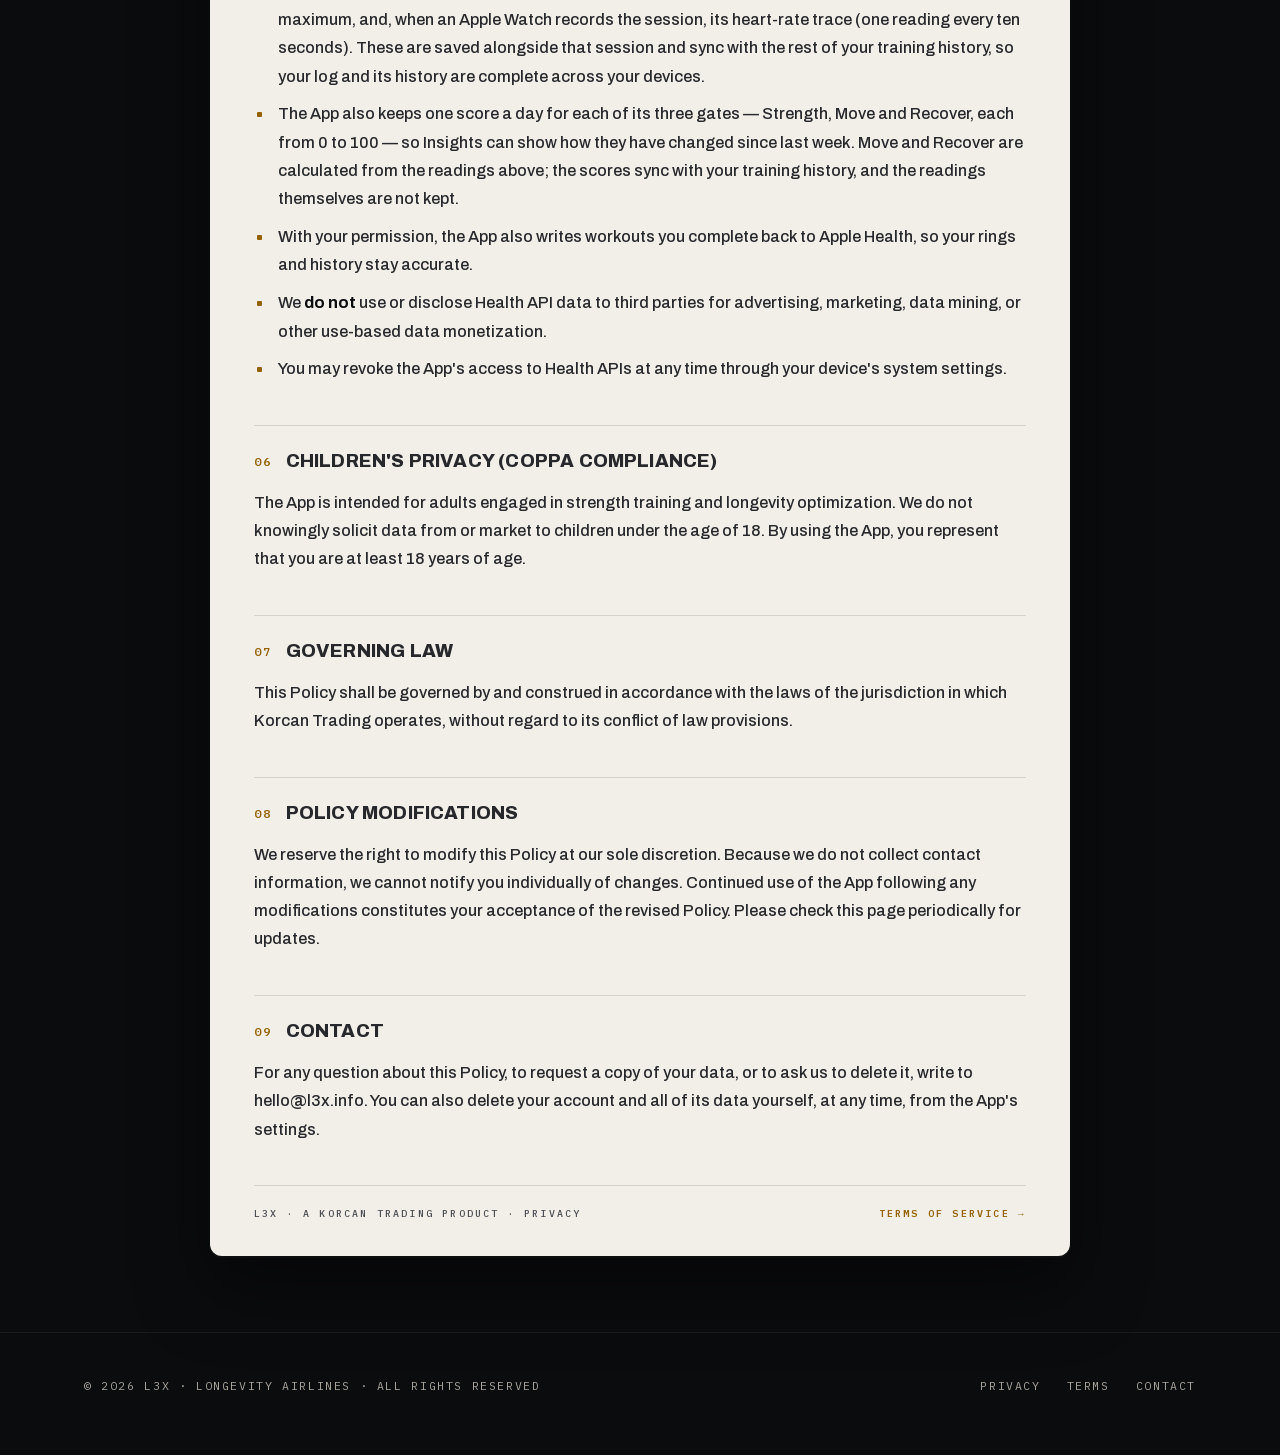
==== commit 1af85e2a: "Privacy: the daily Strength, Move and Recover scores are kept and sync; the Health readings behind t" ====
--- a/privacy.html
+++ b/privacy.html
@@ -87,6 +87,7 @@
         <ul>
           <li><strong>Most Health data never leaves your device.</strong> Readings such as heart-rate variability, sleep and resting heart rate are read from Apple Health on your device at the moment a screen needs them, used to calculate what you see, and are not stored by us. They leave your device only if you turn on AI coaching, and then only as the focus readings described in section 04, sent to Google Gemini to write your coaching note.</li>
           <li>The exception is the heart rate recorded during a workout you complete in the App: its average and maximum, and, when an Apple Watch records the session, its heart-rate trace (one reading every ten seconds). These are saved alongside that session and sync with the rest of your training history, so your log and its history are complete across your devices.</li>
+          <li>The App also keeps one score a day for each of its three gates — Strength, Move and Recover, each from 0 to 100 — so Insights can show how they have changed since last week. Move and Recover are calculated from the readings above; the scores sync with your training history, and the readings themselves are not kept.</li>
           <li>With your permission, the App also writes workouts you complete back to Apple Health, so your rings and history stay accurate.</li>
           <li>We <strong>do not</strong> use or disclose Health API data to third parties for advertising, marketing, data mining, or other use-based data monetization.</li>
           <li>You may revoke the App's access to Health APIs at any time through your device's system settings.</li>
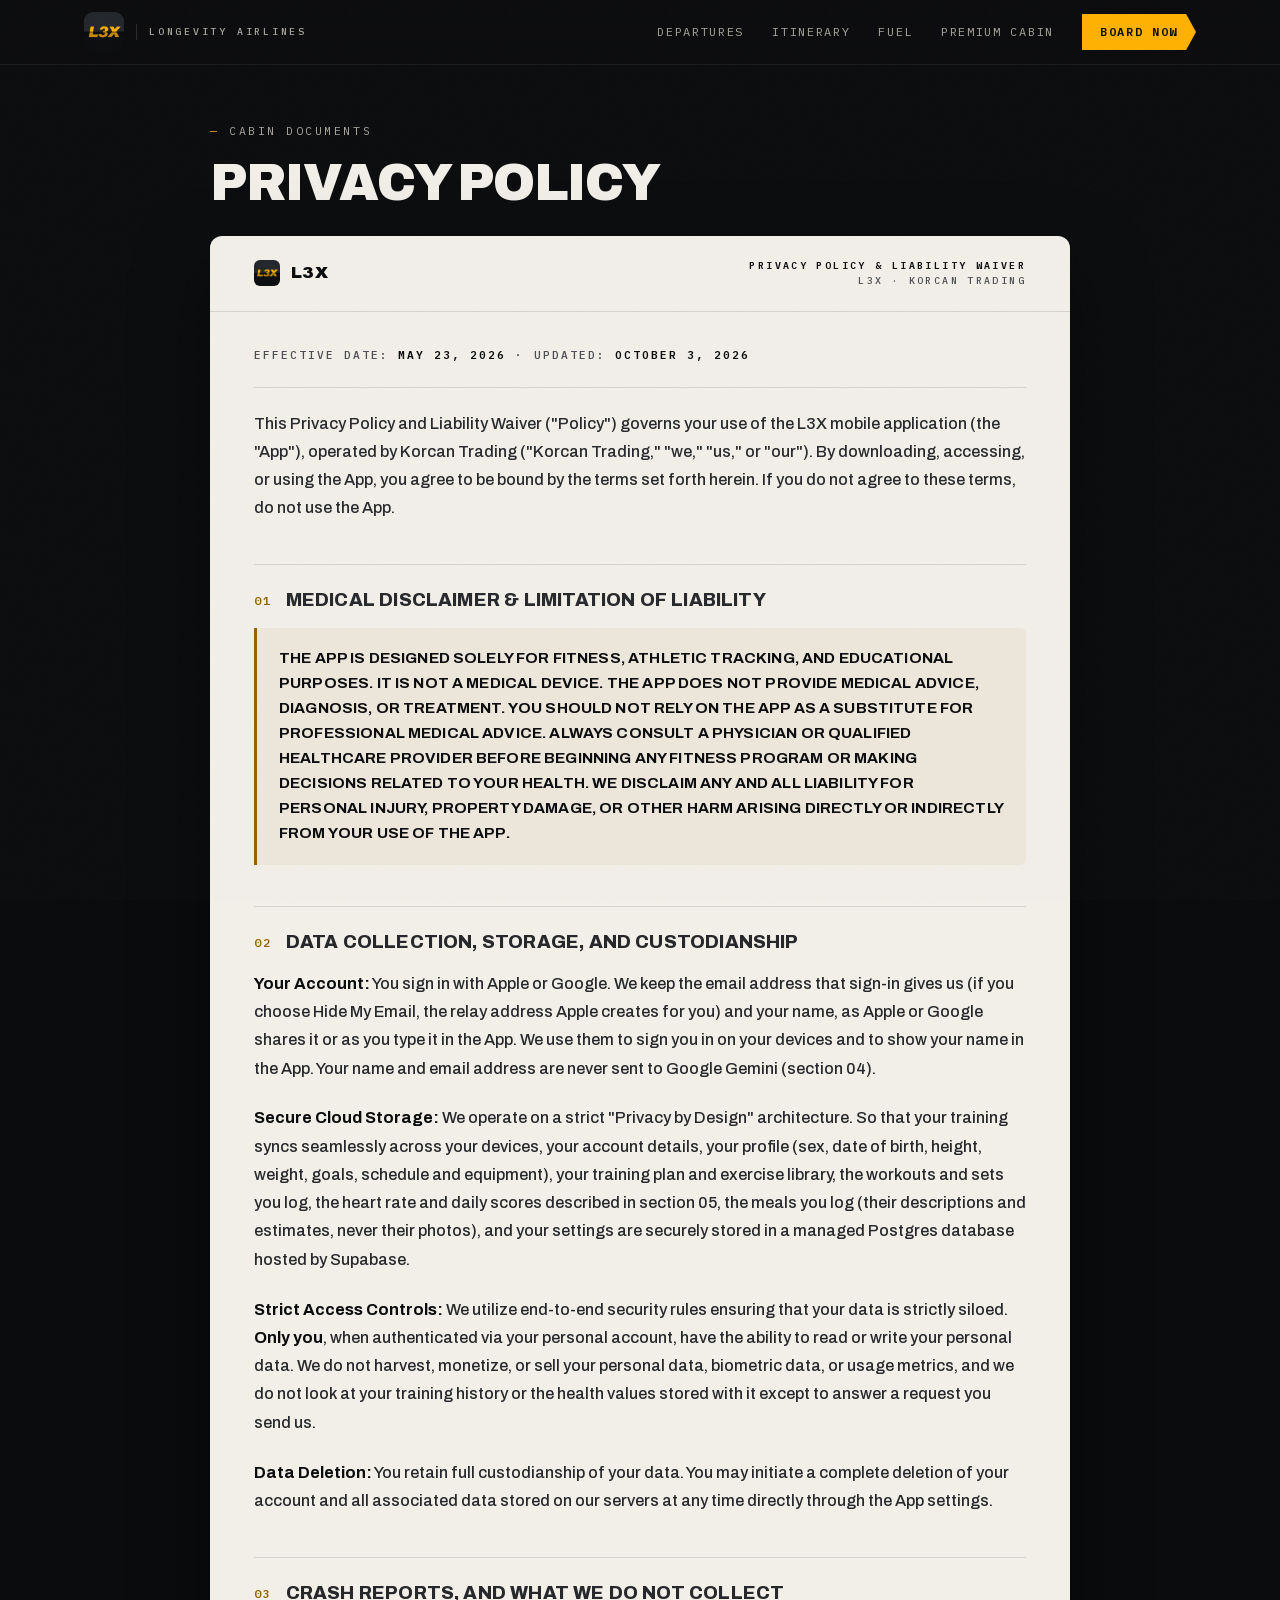
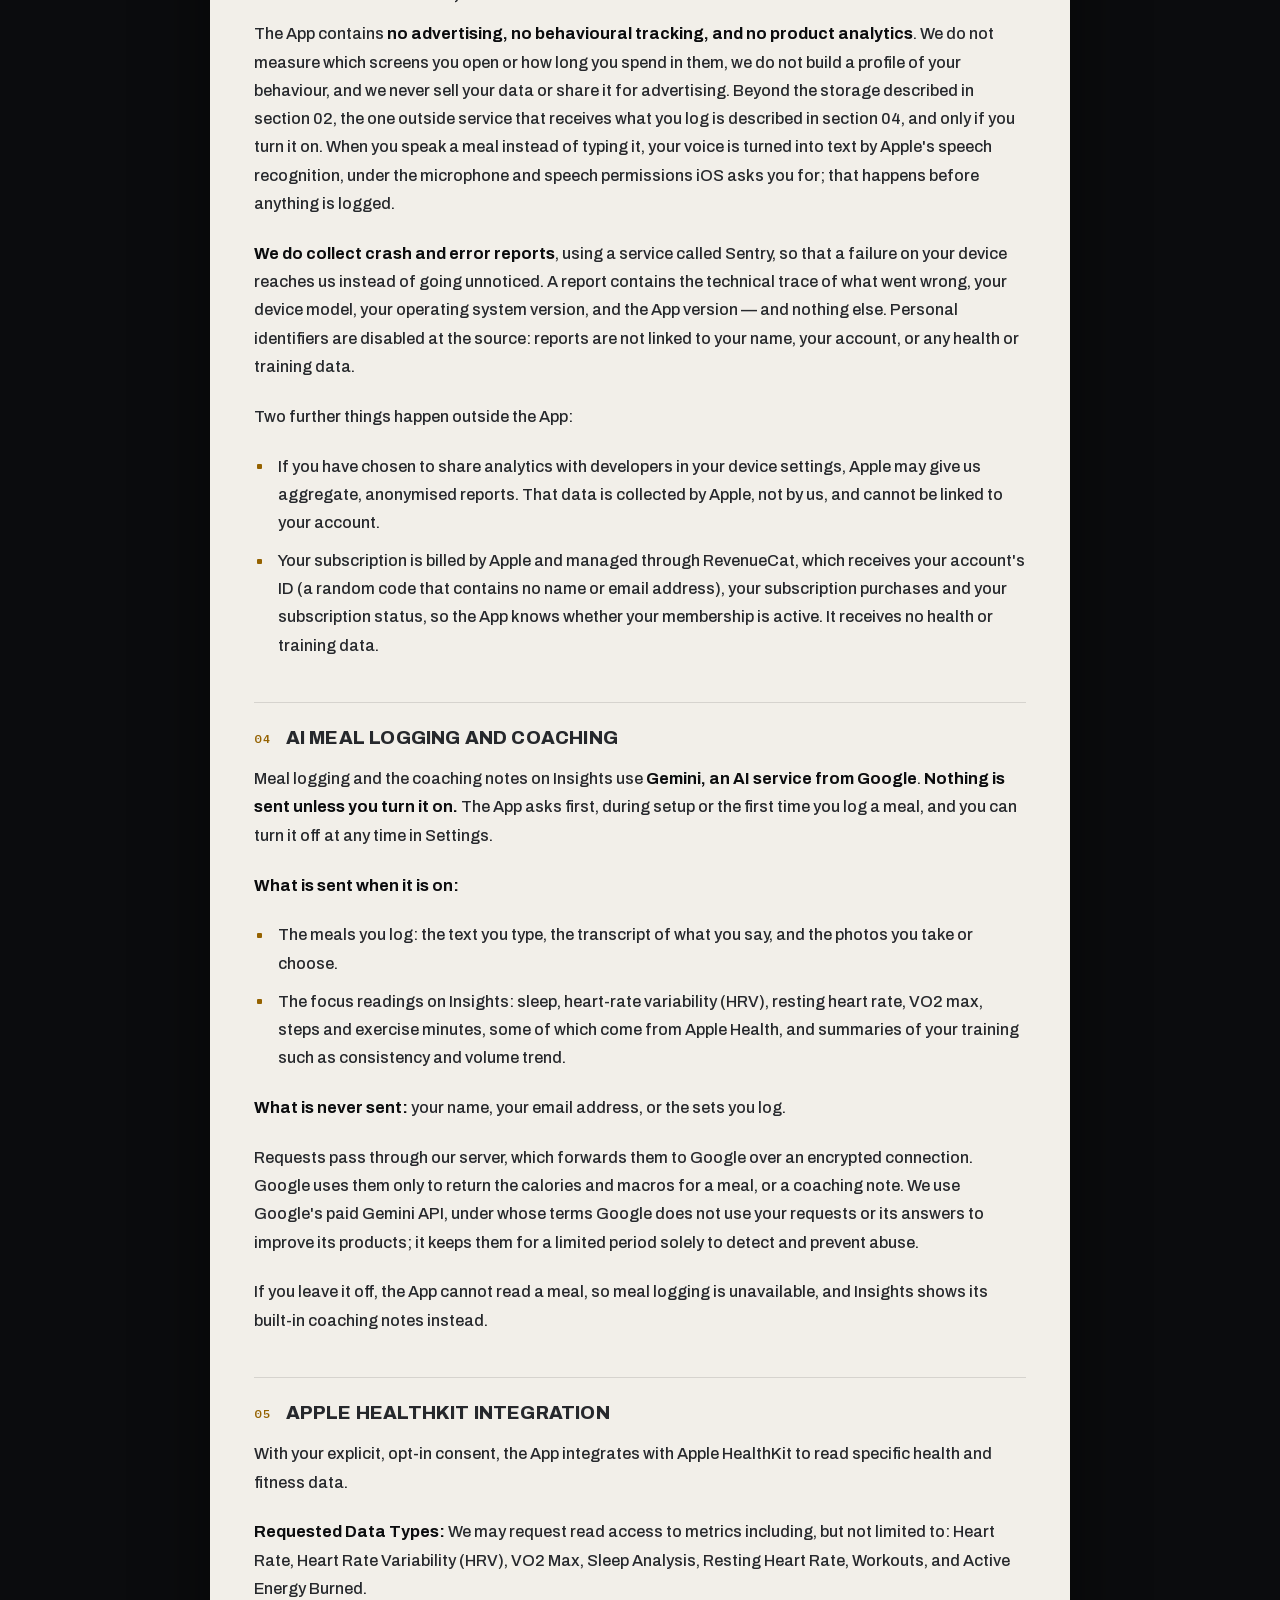
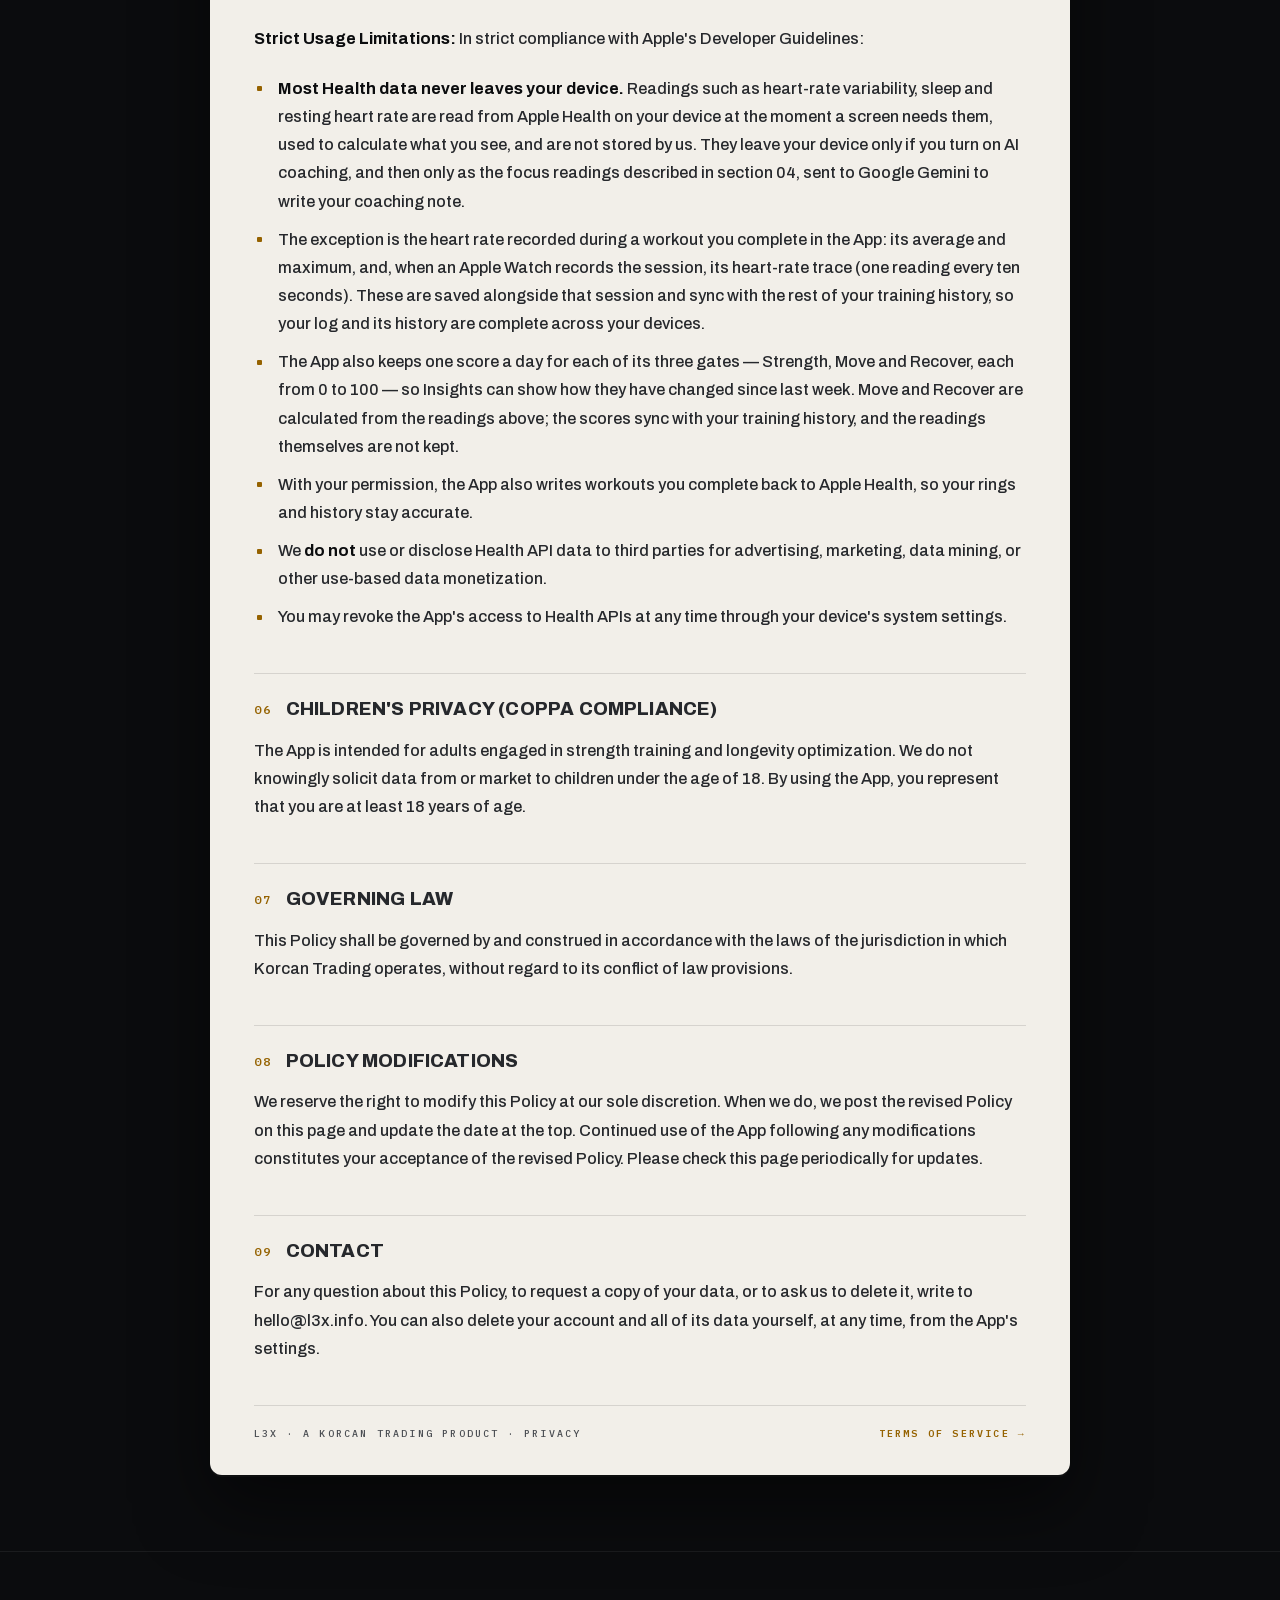
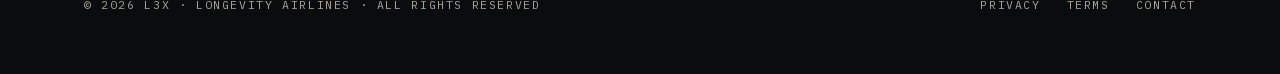
==== commit 23612407: "Privacy: name the account's email and name, the meals that sync and RevenueCat's account ID; drop th" ====
--- a/privacy.html
+++ b/privacy.html
@@ -46,7 +46,7 @@
       </div>
 
       <div class="sheet-body">
-        <p class="effective">Effective Date: <b>May 23, 2026</b> · Updated: <b>September 30, 2026</b></p>
+        <p class="effective">Effective Date: <b>May 23, 2026</b> · Updated: <b>October 3, 2026</b></p>
 
         <p>This Privacy Policy and Liability Waiver ("Policy") governs your use of the L3X mobile application (the "App"), operated by Korcan Trading ("Korcan Trading," "we," "us," or "our"). By downloading, accessing, or using the App, you agree to be bound by the terms set forth herein. If you do not agree to these terms, do not use the App.</p>
 
@@ -56,7 +56,8 @@
         </div>
 
         <h2><span class="n">02</span> Data Collection, Storage, and Custodianship</h2>
-        <p><strong>Secure Cloud Storage:</strong> We operate on a strict "Privacy by Design" architecture. To ensure your workout history and health metrics sync seamlessly across your devices, your data is securely stored in a managed Postgres database hosted by Supabase.</p>
+        <p><strong>Your Account:</strong> You sign in with Apple or Google. We keep the email address that sign-in gives us (if you choose Hide My Email, the relay address Apple creates for you) and your name, as Apple or Google shares it or as you type it in the App. We use them to sign you in on your devices and to show your name in the App. Your name and email address are never sent to Google Gemini (section 04).</p>
+        <p><strong>Secure Cloud Storage:</strong> We operate on a strict "Privacy by Design" architecture. So that your training syncs seamlessly across your devices, your account details, your profile (sex, date of birth, height, weight, goals, schedule and equipment), your training plan and exercise library, the workouts and sets you log, the heart rate and daily scores described in section 05, the meals you log (their descriptions and estimates, never their photos), and your settings are securely stored in a managed Postgres database hosted by Supabase.</p>
         <p><strong>Strict Access Controls:</strong> We utilize end-to-end security rules ensuring that your data is strictly siloed. <strong>Only you</strong>, when authenticated via your personal account, have the ability to read or write your personal data. We do not harvest, monetize, or sell your personal data, biometric data, or usage metrics, and we do not look at your training history or the health values stored with it except to answer a request you send us.</p>
         <p><strong>Data Deletion:</strong> You retain full custodianship of your data. You may initiate a complete deletion of your account and all associated data stored on our servers at any time directly through the App settings.</p>
 
@@ -66,7 +67,7 @@
         <p>Two further things happen outside the App:</p>
         <ul>
           <li>If you have chosen to share analytics with developers in your device settings, Apple may give us aggregate, anonymised reports. That data is collected by Apple, not by us, and cannot be linked to your account.</li>
-          <li>Your subscription is billed by Apple and managed through RevenueCat, which receives an anonymous identifier and your subscription status so the App knows whether your membership is active. It receives no health or training data.</li>
+          <li>Your subscription is billed by Apple and managed through RevenueCat, which receives your account's ID (a random code that contains no name or email address), your subscription purchases and your subscription status, so the App knows whether your membership is active. It receives no health or training data.</li>
         </ul>
 
         <h2><span class="n">04</span> AI Meal Logging and Coaching</h2>
@@ -100,7 +101,7 @@
         <p>This Policy shall be governed by and construed in accordance with the laws of the jurisdiction in which Korcan Trading operates, without regard to its conflict of law provisions.</p>
 
         <h2><span class="n">08</span> Policy Modifications</h2>
-        <p>We reserve the right to modify this Policy at our sole discretion. Because we do not collect contact information, we cannot notify you individually of changes. Continued use of the App following any modifications constitutes your acceptance of the revised Policy. Please check this page periodically for updates.</p>
+        <p>We reserve the right to modify this Policy at our sole discretion. When we do, we post the revised Policy on this page and update the date at the top. Continued use of the App following any modifications constitutes your acceptance of the revised Policy. Please check this page periodically for updates.</p>
 
         <h2><span class="n">09</span> Contact</h2>
         <p>For any question about this Policy, to request a copy of your data, or to ask us to delete it, write to <a href="mailto:hello@l3x.info">hello@l3x.info</a>. You can also delete your account and all of its data yourself, at any time, from the App's settings.</p>
